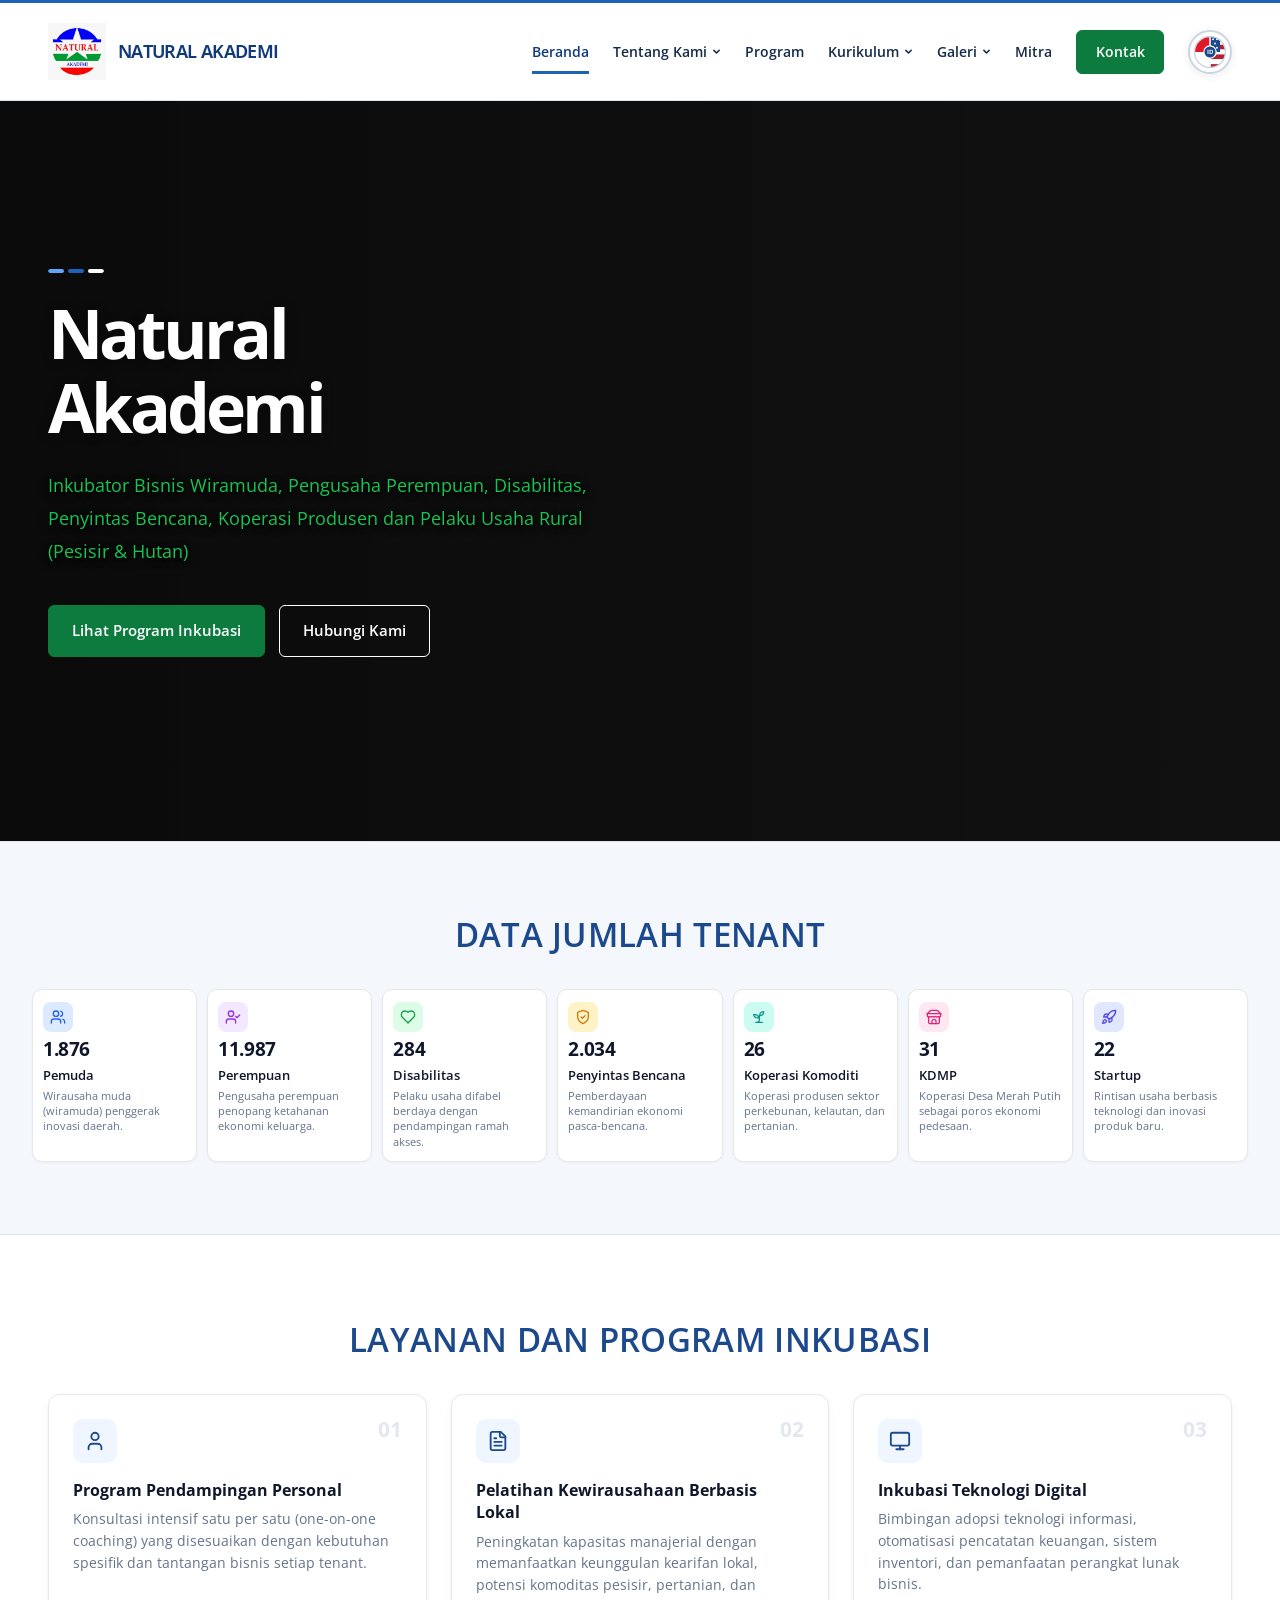
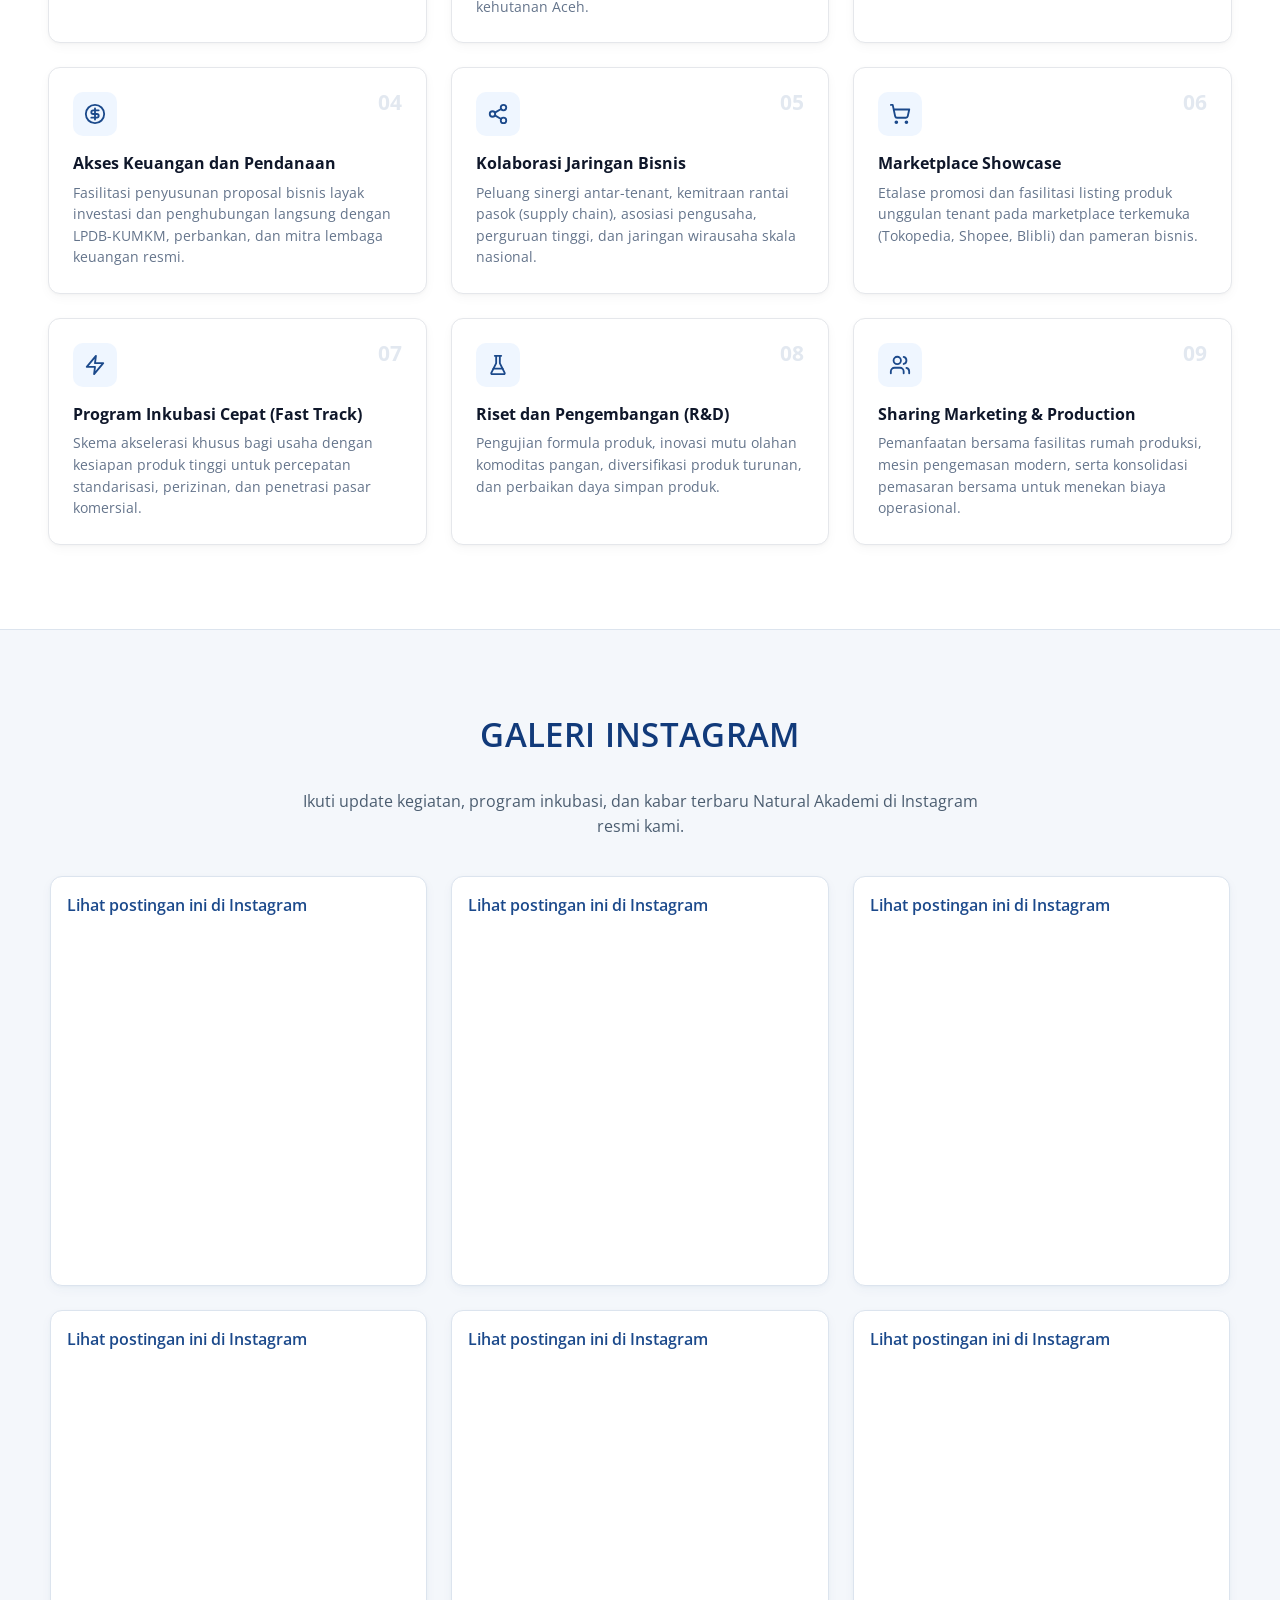
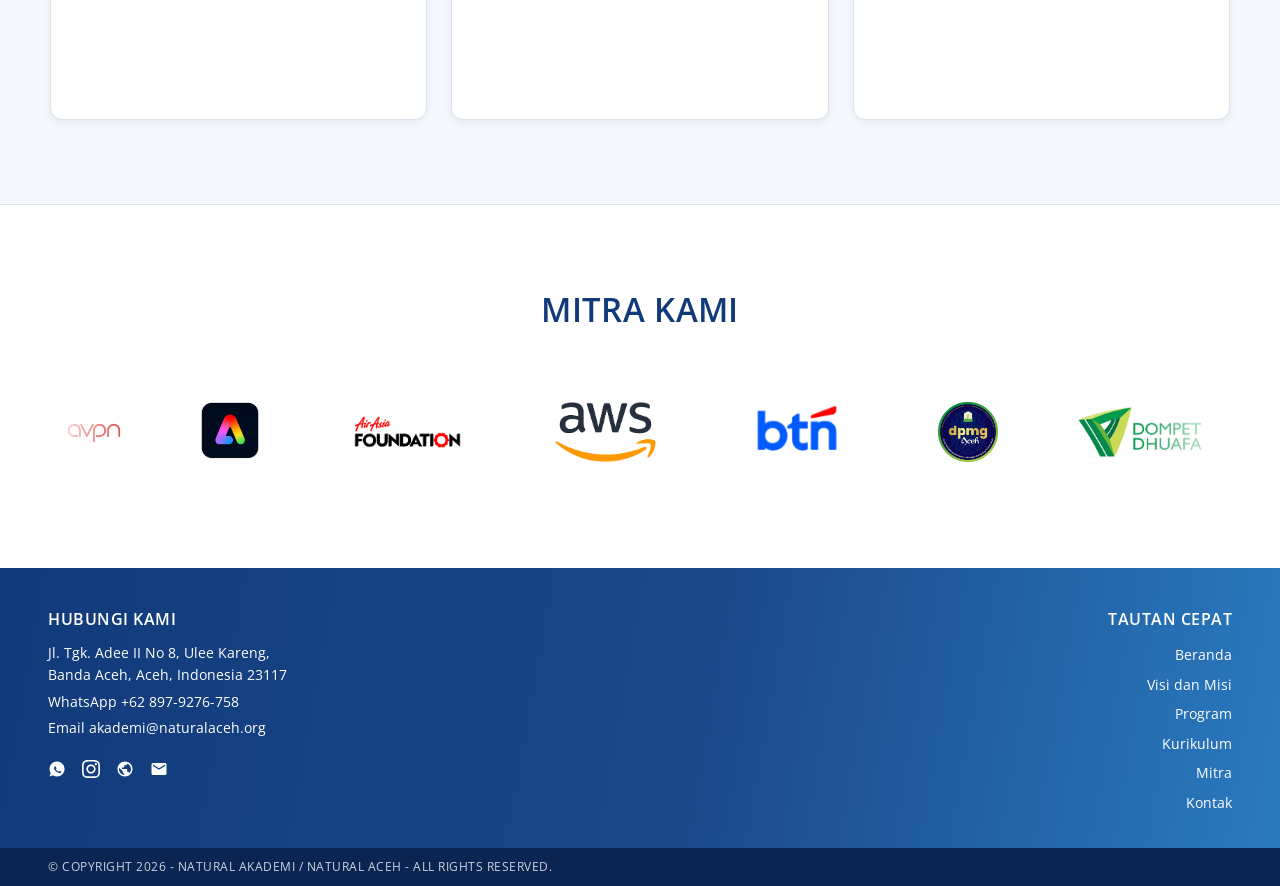
==== index.html @ 36290d88 "Add files via upload" ====
<!doctype html>
<html lang="id">
  <head>
    <meta charset="utf-8">
    <meta name="viewport" content="width=device-width, initial-scale=1">
    <meta name="theme-color" content="#1B498B">
    <meta name="description" content="Natural Akademi — Inkubator Bisnis Wiramuda, Pengusaha Perempuan, Disabilitas, Penyintas Bencana, Koperasi Produsen dan Pelaku Usaha Rural (Pesisir & Hutan)">
    <title>Natural Akademi | Inkubator Bisnis</title>
    <link rel="icon" type="image/jpeg" href="Informasi%20mengenai%20natural%20akademi/Natural%20akademi%20logo%201.jpeg">
    <link rel="stylesheet" href="styles.css">
    <script src="script.js" defer></script>
  </head>
  <body>
    <a class="skip-link" href="#beranda">Lewati navigasi</a>

    <header class="site-header">
      <div class="container header-inner">
        <a class="brand" href="#beranda" aria-label="Natural Akademi — Beranda">
          <img src="Informasi%20mengenai%20natural%20akademi/Natural%20akademi%20logo%201.jpeg" width="1600" height="1596" alt="Logo Natural Akademi">
          <span>NATURAL <strong>AKADEMI</strong></span>
        </a>

        <nav id="primary-navigation" class="navigation" aria-label="Navigasi utama">
          <ul>
            <li><a href="#beranda" aria-current="location">Beranda</a></li>
            <li class="nav-dropdown">
              <button
                class="dropdown-trigger"
                type="button"
                aria-expanded="false"
                aria-controls="dropdown-about"
                aria-haspopup="true"
              >
                <span>Tentang Kami</span>
                <svg class="dropdown-chevron" width="9" height="9" viewBox="0 0 12 12" aria-hidden="true" focusable="false">
                  <path d="M2.5 4.5L6 8L9.5 4.5" fill="none" stroke="currentColor" stroke-width="2" stroke-linecap="round" stroke-linejoin="round"/>
                </svg>
              </button>
              <ul id="dropdown-about" class="dropdown-menu">
                <li><a href="visi-misi.html">Visi dan Misi</a></li>
                <li><a href="tujuan-utama.html">Tujuan Utama</a></li>
                <li><a href="struktur-pengelola.html">Struktur Pengelola</a></li>
              </ul>
            </li>
            <li><a href="#program">Program</a></li>
            <li class="nav-dropdown">
              <button
                class="dropdown-trigger"
                type="button"
                aria-expanded="false"
                aria-controls="dropdown-curriculum"
                aria-haspopup="true"
              >
                <span>Kurikulum</span>
                <svg class="dropdown-chevron" width="9" height="9" viewBox="0 0 12 12" aria-hidden="true" focusable="false">
                  <path d="M2.5 4.5L6 8L9.5 4.5" fill="none" stroke="currentColor" stroke-width="2" stroke-linecap="round" stroke-linejoin="round"/>
                </svg>
              </button>
              <ul id="dropdown-curriculum" class="dropdown-menu">
                <li><a href="kurikulum-inkubasi-umkm.html">Kurikulum Inkubasi UMKM</a></li>
                <li><a href="strategi-inkubasi-koperasi.html">Strategi Inkubasi Koperasi</a></li>
              </ul>
            </li>
            <li class="nav-dropdown">
              <button
                class="dropdown-trigger"
                type="button"
                aria-expanded="false"
                aria-controls="dropdown-gallery"
                aria-haspopup="true"
              >
                <span>Galeri</span>
                <svg class="dropdown-chevron" width="9" height="9" viewBox="0 0 12 12" aria-hidden="true" focusable="false">
                  <path d="M2.5 4.5L6 8L9.5 4.5" fill="none" stroke="currentColor" stroke-width="2" stroke-linecap="round" stroke-linejoin="round"/>
                </svg>
              </button>
              <ul id="dropdown-gallery" class="dropdown-menu">
                <li><a href="#galeri-instagram">Galeri Instagram</a></li>
                <li><a href="galeri-photo.html">Galeri Photo</a></li>
              </ul>
            </li>
            <li><a href="#mitra">Mitra</a></li>
            <!-- Restore Alur Inkubasi and Fasilitas when their sections are available. -->
            <li><a class="nav-contact" href="#kontak">Kontak</a></li>
          </ul>
        </nav>

        <div class="header-actions">
          <button
            type="button"
            class="lang-toggle-btn"
            id="lang-toggle"
            aria-label="Terjemahkan ke Bahasa Inggris / Translate to English"
            title="Terjemahkan ke Bahasa Inggris (Translate to English)"
            aria-pressed="false"
          >
            <span class="lang-flag-circle">
              <svg class="lang-flag-svg" width="34" height="34" viewBox="0 0 44 44" aria-hidden="true" focusable="false">
                <defs>
                  <clipPath id="lang-circle-clip">
                    <circle cx="22" cy="22" r="20" />
                  </clipPath>
                  <clipPath id="lang-left-half">
                    <rect x="0" y="0" width="22" height="44" />
                  </clipPath>
                  <clipPath id="lang-right-half">
                    <rect x="22" y="0" width="22" height="44" />
                  </clipPath>
                </defs>
                <g clip-path="url(#lang-circle-clip)">
                  <!-- Bendera Indonesia (Sisi Kiri) -->
                  <g clip-path="url(#lang-left-half)">
                    <rect x="0" y="0" width="22" height="22" fill="#E11927" />
                    <rect x="0" y="22" width="22" height="22" fill="#FFFFFF" />
                  </g>
                  <!-- Bendera Amerika (Sisi Kanan) -->
                  <g clip-path="url(#lang-right-half)">
                    <rect x="22" y="0" width="22" height="6.28" fill="#B22234" />
                    <rect x="22" y="6.28" width="22" height="6.28" fill="#FFFFFF" />
                    <rect x="22" y="12.56" width="22" height="6.28" fill="#B22234" />
                    <rect x="22" y="18.84" width="22" height="6.28" fill="#FFFFFF" />
                    <rect x="22" y="25.12" width="22" height="6.28" fill="#B22234" />
                    <rect x="22" y="31.4" width="22" height="6.28" fill="#FFFFFF" />
                    <rect x="22" y="37.68" width="22" height="6.32" fill="#B22234" />
                    <rect x="22" y="0" width="13" height="22" fill="#1B498B" />
                    <circle cx="26" cy="5.5" r="1.2" fill="#FFFFFF" />
                    <circle cx="31" cy="5.5" r="1.2" fill="#FFFFFF" />
                    <circle cx="28.5" cy="11" r="1.2" fill="#FFFFFF" />
                    <circle cx="26" cy="16.5" r="1.2" fill="#FFFFFF" />
                    <circle cx="31" cy="16.5" r="1.2" fill="#FFFFFF" />
                  </g>
                  <line x1="22" y1="0" x2="22" y2="44" stroke="#FFFFFF" stroke-width="2" />
                </g>
                <circle cx="22" cy="22" r="20" stroke="#CBD5E1" stroke-width="1.8" fill="none" />
                <circle class="lang-badge-circle" cx="22" cy="22" r="8" fill="#1B498B" stroke="#FFFFFF" stroke-width="1.6" />
                <text class="lang-badge-text" x="22" y="22.5" text-anchor="middle" dominant-baseline="central" fill="#FFFFFF" font-family="'Open Sans', -apple-system, sans-serif" font-size="7.5" font-weight="700">ID</text>
              </svg>
            </span>
          </button>

          <button class="menu-toggle" type="button" aria-controls="primary-navigation" aria-expanded="false" hidden>
            <span class="menu-icon" aria-hidden="true"><span></span><span></span><span></span></span>
            <span class="visually-hidden menu-label">Buka menu navigasi</span>
          </button>
        </div>
      </div>
    </header>

    <main>
      <section class="hero" id="beranda" aria-labelledby="hero-title" tabindex="-1">
        <video class="hero-video" id="hero-video" loop playsinline preload="metadata" aria-hidden="true" tabindex="-1">
          <source src="Pasar%20Laut%20Aceh.mp4" type="video/mp4">
        </video>
        <div class="container hero-inner">
          <div class="hero-content">
            <div class="brand-rule" aria-hidden="true"><span></span><span></span><span></span></div>
            <h1 id="hero-title">Natural <span>Akademi</span></h1>
            <p class="hero-tagline">Inkubator Bisnis Wiramuda, Pengusaha Perempuan, Disabilitas, Penyintas Bencana, Koperasi Produsen dan Pelaku Usaha Rural (Pesisir &amp; Hutan)</p>
            <div class="hero-actions">
              <a class="button button-primary" href="#program">Lihat Program Inkubasi</a>
              <a class="button button-secondary" href="#kontak">Hubungi Kami</a>
            </div>
          </div>
        </div>
      </section>
      <section class="tenant-section" id="tenant" aria-labelledby="tenant-title">
        <div class="container tenant-container">
          <h2 class="tenant-title" id="tenant-title">DATA JUMLAH TENANT</h2>
          <dl class="tenant-grid">
            <div class="tenant-card">
              <dd class="tenant-number">
                <span class="tenant-icon tenant-icon--blue" aria-hidden="true">
                  <svg viewBox="0 0 24 24" fill="none" stroke="currentColor" stroke-width="2" stroke-linecap="round" stroke-linejoin="round"><path d="M16 21v-2a4 4 0 0 0-4-4H6a4 4 0 0 0-4 4v2"/><circle cx="9" cy="7" r="4"/><path d="M22 21v-2a4 4 0 0 0-3-3.87"/><path d="M16 3.13a4 4 0 0 1 0 7.75"/></svg>
                </span>
                <span>1.876</span>
              </dd>
              <dt class="tenant-label">Pemuda</dt>
              <dd class="tenant-desc">Wirausaha muda (wiramuda) penggerak inovasi daerah.</dd>
            </div>
            <div class="tenant-card">
              <dd class="tenant-number">
                <span class="tenant-icon tenant-icon--purple" aria-hidden="true">
                  <svg viewBox="0 0 24 24" fill="none" stroke="currentColor" stroke-width="2" stroke-linecap="round" stroke-linejoin="round"><path d="M16 21v-2a4 4 0 0 0-4-4H6a4 4 0 0 0-4 4v2"/><circle cx="9" cy="7" r="4"/><polyline points="16 11 18 13 22 9"/></svg>
                </span>
                <span>11.987</span>
              </dd>
              <dt class="tenant-label">Perempuan</dt>
              <dd class="tenant-desc">Pengusaha perempuan penopang ketahanan ekonomi keluarga.</dd>
            </div>
            <div class="tenant-card">
              <dd class="tenant-number">
                <span class="tenant-icon tenant-icon--green" aria-hidden="true">
                  <svg viewBox="0 0 24 24" fill="none" stroke="currentColor" stroke-width="2" stroke-linecap="round" stroke-linejoin="round"><path d="M19 14c1.49-1.46 3-3.21 3-5.5A5.5 5.5 0 0 0 16.5 3c-1.76 0-3 .5-4.5 2-1.5-1.5-2.74-2-4.5-2A5.5 5.5 0 0 0 2 8.5c0 2.3 1.5 4.05 3 5.5l7 7Z"/></svg>
                </span>
                <span>284</span>
              </dd>
              <dt class="tenant-label">Disabilitas</dt>
              <dd class="tenant-desc">Pelaku usaha difabel berdaya dengan pendampingan ramah akses.</dd>
            </div>
            <div class="tenant-card">
              <dd class="tenant-number">
                <span class="tenant-icon tenant-icon--amber" aria-hidden="true">
                  <svg viewBox="0 0 24 24" fill="none" stroke="currentColor" stroke-width="2" stroke-linecap="round" stroke-linejoin="round"><path d="M12 22s8-4 8-10V5l-8-3-8 3v7c0 6 8 10 8 10"/><path d="m9 12 2 2 4-4"/></svg>
                </span>
                <span>2.034</span>
              </dd>
              <dt class="tenant-label">Penyintas Bencana</dt>
              <dd class="tenant-desc">Pemberdayaan kemandirian ekonomi pasca-bencana.</dd>
            </div>
            <div class="tenant-card">
              <dd class="tenant-number">
                <span class="tenant-icon tenant-icon--teal" aria-hidden="true">
                  <svg viewBox="0 0 24 24" fill="none" stroke="currentColor" stroke-width="2" stroke-linecap="round" stroke-linejoin="round"><path d="M7 20h10"/><path d="M10 20c5.5-2.5.8-6.4 3-10"/><path d="M9.5 9.4c1.1.8 1.8 2.2 2.3 3.7-2 .4-3.5.4-4.8-.3-1.2-.6-2.3-1.9-3-4.2 2.8-.5 4.4 0 5.5.8z"/><path d="M14.1 6a7 7 0 0 0-1.1 4c1.9-.1 3.3-.6 4.3-1.4 1-1 1.6-2.3 1.7-4.6-2.7.1-4 1-4.9 2z"/></svg>
                </span>
                <span>26</span>
              </dd>
              <dt class="tenant-label">Koperasi Komoditi</dt>
              <dd class="tenant-desc">Koperasi produsen sektor perkebunan, kelautan, dan pertanian.</dd>
            </div>
            <div class="tenant-card">
              <dd class="tenant-number">
                <span class="tenant-icon tenant-icon--pink" aria-hidden="true">
                  <svg viewBox="0 0 24 24" fill="none" stroke="currentColor" stroke-width="2" stroke-linecap="round" stroke-linejoin="round"><path d="m2 7 4.41-4.41A2 2 0 0 1 7.83 2h8.34a2 2 0 0 1 1.42.59L22 7"/><path d="M4 12v8a2 2 0 0 0 2 2h12a2 2 0 0 0 2-2v-8"/><path d="M15 22v-4a2 2 0 0 0-2-2h-2a2 2 0 0 0-2 2v4"/><path d="M2 7h20"/><path d="M22 7v3a2 2 0 0 1-2 2v0a2.7 2.7 0 0 1-1.59-.63.7.7 0 0 0-.82 0A2.7 2.7 0 0 1 16 12a2.7 2.7 0 0 1-1.59-.63.7.7 0 0 0-.82 0A2.7 2.7 0 0 1 12 12a2.7 2.7 0 0 1-1.59-.63.7.7 0 0 0-.82 0A2.7 2.7 0 0 1 8 12a2.7 2.7 0 0 1-1.59-.63.7.7 0 0 0-.82 0A2.7 2.7 0 0 1 4 12v0a2 2 0 0 1-2-2V7"/></svg>
                </span>
                <span>31</span>
              </dd>
              <dt class="tenant-label">KDMP</dt>
              <dd class="tenant-desc">Koperasi Desa Merah Putih sebagai poros ekonomi pedesaan.</dd>
            </div>
            <div class="tenant-card">
              <dd class="tenant-number">
                <span class="tenant-icon tenant-icon--indigo" aria-hidden="true">
                  <svg viewBox="0 0 24 24" fill="none" stroke="currentColor" stroke-width="2" stroke-linecap="round" stroke-linejoin="round"><path d="M4.5 16.5c-1.5 1.26-2 5-2 5s3.74-.5 5-2c.71-.84.7-2.13-.09-2.91a2.18 2.18 0 0 0-2.91-.09z"/><path d="m12 15-3-3a22 22 0 0 1 2-3.95A12.88 12.88 0 0 1 22 2c0 2.72-.78 7.5-6 11a22.35 22.35 0 0 1-4 2z"/><path d="M9 12H4s.55-3.03 2-4c1.62-1.08 5 0 5 0"/><path d="M12 15v5s3.03-.55 4-2c1.08-1.62 0-5 0-5"/></svg>
                </span>
                <span>22</span>
              </dd>
              <dt class="tenant-label">Startup</dt>
              <dd class="tenant-desc">Rintisan usaha berbasis teknologi dan inovasi produk baru.</dd>
            </div>
          </dl>
        </div>
      </section>
      <section class="program-section" id="program" aria-labelledby="program-title">
        <div class="container">
          <h2 class="program-title" id="program-title">LAYANAN DAN PROGRAM INKUBASI</h2>
          <ol class="program-grid" role="list">
            <li class="program-card">
              <div class="program-card-header">
                <span class="program-icon" aria-hidden="true">
                  <svg viewBox="0 0 24 24" fill="none" stroke="currentColor" stroke-width="2" stroke-linecap="round" stroke-linejoin="round"><path d="M19 21v-2a4 4 0 0 0-4-4H9a4 4 0 0 0-4 4v2"/><circle cx="12" cy="7" r="4"/></svg>
                </span>
                <span class="program-number" aria-hidden="true">01</span>
              </div>
              <h3 class="program-card-title">Program Pendampingan Personal</h3>
              <p class="program-card-desc">Konsultasi intensif satu per satu (one-on-one coaching) yang disesuaikan dengan kebutuhan spesifik dan tantangan bisnis setiap tenant.</p>
            </li>
            <li class="program-card">
              <div class="program-card-header">
                <span class="program-icon" aria-hidden="true">
                  <svg viewBox="0 0 24 24" fill="none" stroke="currentColor" stroke-width="2" stroke-linecap="round" stroke-linejoin="round"><path d="M15 2H6a2 2 0 0 0-2 2v16a2 2 0 0 0 2 2h12a2 2 0 0 0 2-2V7Z"/><path d="M14 2v4a2 2 0 0 0 2 2h4"/><path d="M10 9H8"/><path d="M16 13H8"/><path d="M16 17H8"/></svg>
                </span>
                <span class="program-number" aria-hidden="true">02</span>
              </div>
              <h3 class="program-card-title">Pelatihan Kewirausahaan Berbasis Lokal</h3>
              <p class="program-card-desc">Peningkatan kapasitas manajerial dengan memanfaatkan keunggulan kearifan lokal, potensi komoditas pesisir, pertanian, dan kehutanan Aceh.</p>
            </li>
            <li class="program-card">
              <div class="program-card-header">
                <span class="program-icon" aria-hidden="true">
                  <svg viewBox="0 0 24 24" fill="none" stroke="currentColor" stroke-width="2" stroke-linecap="round" stroke-linejoin="round"><rect width="20" height="14" x="2" y="3" rx="2"/><line x1="8" x2="16" y1="21" y2="21"/><line x1="12" x2="12" y1="17" y2="21"/></svg>
                </span>
                <span class="program-number" aria-hidden="true">03</span>
              </div>
              <h3 class="program-card-title">Inkubasi Teknologi Digital</h3>
              <p class="program-card-desc">Bimbingan adopsi teknologi informasi, otomatisasi pencatatan keuangan, sistem inventori, dan pemanfaatan perangkat lunak bisnis.</p>
            </li>
            <li class="program-card">
              <div class="program-card-header">
                <span class="program-icon" aria-hidden="true">
                  <svg viewBox="0 0 24 24" fill="none" stroke="currentColor" stroke-width="2" stroke-linecap="round" stroke-linejoin="round"><circle cx="12" cy="12" r="10"/><path d="M16 8h-6a2 2 0 1 0 0 4h4a2 2 0 1 1 0 4H8"/><path d="M12 18V6"/></svg>
                </span>
                <span class="program-number" aria-hidden="true">04</span>
              </div>
              <h3 class="program-card-title">Akses Keuangan dan Pendanaan</h3>
              <p class="program-card-desc">Fasilitasi penyusunan proposal bisnis layak investasi dan penghubungan langsung dengan LPDB-KUMKM, perbankan, dan mitra lembaga keuangan resmi.</p>
            </li>
            <li class="program-card">
              <div class="program-card-header">
                <span class="program-icon" aria-hidden="true">
                  <svg viewBox="0 0 24 24" fill="none" stroke="currentColor" stroke-width="2" stroke-linecap="round" stroke-linejoin="round"><circle cx="18" cy="5" r="3"/><circle cx="6" cy="12" r="3"/><circle cx="18" cy="19" r="3"/><line x1="8.59" x2="15.42" y1="13.51" y2="17.49"/><line x1="15.41" x2="8.59" y1="6.51" y2="10.49"/></svg>
                </span>
                <span class="program-number" aria-hidden="true">05</span>
              </div>
              <h3 class="program-card-title">Kolaborasi Jaringan Bisnis</h3>
              <p class="program-card-desc">Peluang sinergi antar-tenant, kemitraan rantai pasok (supply chain), asosiasi pengusaha, perguruan tinggi, dan jaringan wirausaha skala nasional.</p>
            </li>
            <li class="program-card">
              <div class="program-card-header">
                <span class="program-icon" aria-hidden="true">
                  <svg viewBox="0 0 24 24" fill="none" stroke="currentColor" stroke-width="2" stroke-linecap="round" stroke-linejoin="round"><circle cx="8" cy="21" r="1"/><circle cx="19" cy="21" r="1"/><path d="M2.05 2.05h2l2.66 12.42a2 2 0 0 0 2 1.58h9.78a2 2 0 0 0 1.95-1.57l1.65-7.43H5.12"/></svg>
                </span>
                <span class="program-number" aria-hidden="true">06</span>
              </div>
              <h3 class="program-card-title">Marketplace Showcase</h3>
              <p class="program-card-desc">Etalase promosi dan fasilitasi listing produk unggulan tenant pada marketplace terkemuka (Tokopedia, Shopee, Blibli) dan pameran bisnis.</p>
            </li>
            <li class="program-card">
              <div class="program-card-header">
                <span class="program-icon" aria-hidden="true">
                  <svg viewBox="0 0 24 24" fill="none" stroke="currentColor" stroke-width="2" stroke-linecap="round" stroke-linejoin="round"><polygon points="13 2 3 14 12 14 11 22 21 10 12 10 13 2"/></svg>
                </span>
                <span class="program-number" aria-hidden="true">07</span>
              </div>
              <h3 class="program-card-title">Program Inkubasi Cepat (Fast Track)</h3>
              <p class="program-card-desc">Skema akselerasi khusus bagi usaha dengan kesiapan produk tinggi untuk percepatan standarisasi, perizinan, dan penetrasi pasar komersial.</p>
            </li>
            <li class="program-card">
              <div class="program-card-header">
                <span class="program-icon" aria-hidden="true">
                  <svg viewBox="0 0 24 24" fill="none" stroke="currentColor" stroke-width="2" stroke-linecap="round" stroke-linejoin="round"><path d="M10 2v7.527a2 2 0 0 1-.211.896L4.72 20.55a1 1 0 0 0 .9 1.45h12.76a1 1 0 0 0 .9-1.45l-5.069-10.127A2 2 0 0 1 14 9.527V2"/><path d="M8.5 2h7"/><path d="M7 16h10"/></svg>
                </span>
                <span class="program-number" aria-hidden="true">08</span>
              </div>
              <h3 class="program-card-title">Riset dan Pengembangan (R&amp;D)</h3>
              <p class="program-card-desc">Pengujian formula produk, inovasi mutu olahan komoditas pangan, diversifikasi produk turunan, dan perbaikan daya simpan produk.</p>
            </li>
            <li class="program-card">
              <div class="program-card-header">
                <span class="program-icon" aria-hidden="true">
                  <svg viewBox="0 0 24 24" fill="none" stroke="currentColor" stroke-width="2" stroke-linecap="round" stroke-linejoin="round"><path d="M16 21v-2a4 4 0 0 0-4-4H6a4 4 0 0 0-4 4v2"/><circle cx="9" cy="7" r="4"/><path d="M22 21v-2a4 4 0 0 0-3-3.87"/><path d="M16 3.13a4 4 0 0 1 0 7.75"/></svg>
                </span>
                <span class="program-number" aria-hidden="true">09</span>
              </div>
              <h3 class="program-card-title">Sharing Marketing &amp; Production</h3>
              <p class="program-card-desc">Pemanfaatan bersama fasilitas rumah produksi, mesin pengemasan modern, serta konsolidasi pemasaran bersama untuk menekan biaya operasional.</p>
            </li>
          </ol>
        </div>
      </section>

      <!-- Section Galeri Instagram (Sebelum Mitra) -->
      <section class="gallery-ig-section" id="galeri-instagram" aria-labelledby="gallery-ig-title">
        <div class="container">
          <div class="gallery-ig-inner">
            <h2 class="visi-misi-title" id="gallery-ig-title">GALERI INSTAGRAM</h2>
            <p class="gallery-ig-subtitle">Ikuti update kegiatan, program inkubasi, dan kabar terbaru Natural Akademi di Instagram resmi kami.</p>

            <ul class="gallery-ig-grid" aria-label="Daftar Postingan Instagram Natural Aceh">
              <li class="gallery-ig-card">
                <div class="ig-card-wrapper">
                  <blockquote class="instagram-media" data-instgrm-permalink="https://www.instagram.com/p/DgE9Px3xVOS/" data-instgrm-version="14">
                    <div style="padding:16px;">
                      <a href="https://www.instagram.com/p/DgE9Px3xVOS/" target="_blank" rel="noopener noreferrer" style="color:#1B498B; text-decoration:none; font-weight:600;">
                        Lihat postingan ini di Instagram
                      </a>
                    </div>
                  </blockquote>
                </div>
              </li>
              <li class="gallery-ig-card">
                <div class="ig-card-wrapper">
                  <blockquote class="instagram-media" data-instgrm-permalink="https://www.instagram.com/p/DgE9G06Rac5/" data-instgrm-version="14">
                    <div style="padding:16px;">
                      <a href="https://www.instagram.com/p/DgE9G06Rac5/" target="_blank" rel="noopener noreferrer" style="color:#1B498B; text-decoration:none; font-weight:600;">
                        Lihat postingan ini di Instagram
                      </a>
                    </div>
                  </blockquote>
                </div>
              </li>
              <li class="gallery-ig-card">
                <div class="ig-card-wrapper">
                  <blockquote class="instagram-media" data-instgrm-permalink="https://www.instagram.com/p/DfWUd2Ekw_3/" data-instgrm-version="14">
                    <div style="padding:16px;">
                      <a href="https://www.instagram.com/p/DfWUd2Ekw_3/" target="_blank" rel="noopener noreferrer" style="color:#1B498B; text-decoration:none; font-weight:600;">
                        Lihat postingan ini di Instagram
                      </a>
                    </div>
                  </blockquote>
                </div>
              </li>
              <li class="gallery-ig-card">
                <div class="ig-card-wrapper">
                  <blockquote class="instagram-media" data-instgrm-permalink="https://www.instagram.com/p/DfWUaR1E4mA/" data-instgrm-version="14">
                    <div style="padding:16px;">
                      <a href="https://www.instagram.com/p/DfWUaR1E4mA/" target="_blank" rel="noopener noreferrer" style="color:#1B498B; text-decoration:none; font-weight:600;">
                        Lihat postingan ini di Instagram
                      </a>
                    </div>
                  </blockquote>
                </div>
              </li>
              <li class="gallery-ig-card">
                <div class="ig-card-wrapper">
                  <blockquote class="instagram-media" data-instgrm-permalink="https://www.instagram.com/p/DfWUVsvkxzE/" data-instgrm-version="14">
                    <div style="padding:16px;">
                      <a href="https://www.instagram.com/p/DfWUVsvkxzE/" target="_blank" rel="noopener noreferrer" style="color:#1B498B; text-decoration:none; font-weight:600;">
                        Lihat postingan ini di Instagram
                      </a>
                    </div>
                  </blockquote>
                </div>
              </li>
              <li class="gallery-ig-card">
                <div class="ig-card-wrapper">
                  <blockquote class="instagram-media" data-instgrm-permalink="https://www.instagram.com/p/DfWUQfgE_N0/" data-instgrm-version="14">
                    <div style="padding:16px;">
                      <a href="https://www.instagram.com/p/DfWUQfgE_N0/" target="_blank" rel="noopener noreferrer" style="color:#1B498B; text-decoration:none; font-weight:600;">
                        Lihat postingan ini di Instagram
                      </a>
                    </div>
                  </blockquote>
                </div>
              </li>
            </ul>
          </div>
        </div>
        <script async src="https://www.instagram.com/embed.js"></script>
      </section>

      <!-- Section Mitra (Sebelum Kontak) -->
      <section class="partner-home-section" id="mitra" aria-labelledby="partner-title">
        <div class="container">
          <div class="partner-section">
            <h2 class="visi-misi-title" id="partner-title">MITRA KAMI</h2>

            <div class="partner-marquee">
              <div class="partner-marquee-track">
                <ul class="partner-marquee-list" aria-label="Daftar Logo Mitra Natural Akademi">
                  <li class="partner-marquee-item">
                    <img src="Mitra/AVPN%20logo.jpg" alt="Logo AVPN">
                  </li>
                  <li class="partner-marquee-item">
                    <img src="Mitra/Adobe%20Express%20logo.jpg" alt="Logo Adobe Express">
                  </li>
                  <li class="partner-marquee-item">
                    <img src="Mitra/Airasia%20Foundation%20logo.png" alt="Logo AirAsia Foundation">
                  </li>
                  <li class="partner-marquee-item">
                    <img src="Mitra/Amazone%20Web%20Service%20logo.png" alt="Logo Amazon Web Services">
                  </li>
                  <li class="partner-marquee-item">
                    <img src="Mitra/Bank%20BTN%20Logo.png" alt="Logo Bank BTN">
                  </li>
                  <li class="partner-marquee-item">
                    <img src="Mitra/DPMG%20Aceh%20logo.jpg" alt="Logo DPMG Aceh">
                  </li>
                  <li class="partner-marquee-item">
                    <img src="Mitra/Dompet%20Dhuafa%20logo.jpg" alt="Logo Dompet Dhuafa">
                  </li>
                  <li class="partner-marquee-item">
                    <img src="Mitra/GS1%20logo.png" alt="Logo GS1">
                  </li>
                  <li class="partner-marquee-item">
                    <img src="Mitra/Global%20center%20of%20adaption%20logo.png" alt="Logo Global Center on Adaptation">
                  </li>
                  <li class="partner-marquee-item">
                    <img src="Mitra/Honnold%20foundation%20logo.png" alt="Logo Honnold Foundation">
                  </li>
                  <li class="partner-marquee-item">
                    <img src="Mitra/kedutaan%20australia%20logo.jpeg" alt="Logo Kedutaan Australia">
                  </li>
                  <li class="partner-marquee-item">
                    <img src="Mitra/Kemenkop%20Logo.png" alt="Logo Kementerian Koperasi dan UKM">
                  </li>
                  <li class="partner-marquee-item">
                    <img src="Mitra/Kemenpora%20Logo.png" alt="Logo Kementerian Pemuda dan Olahraga">
                  </li>
                  <li class="partner-marquee-item">
                    <img src="Mitra/Kemenristekdikti%20logo.png" alt="Logo Kemenristekdikti">
                  </li>
                  <li class="partner-marquee-item">
                    <img src="Mitra/Kementerian%20Agama%20logo.png" alt="Logo Kementerian Agama">
                  </li>
                  <li class="partner-marquee-item">
                    <img src="Mitra/Kementerian%20Ketenagakerjaan%20Kemnaker%20Logo.png" alt="Logo Kementerian Ketenagakerjaan">
                  </li>
                  <li class="partner-marquee-item">
                    <img src="Mitra/LPDB%20Koperasi%20logo.jpg" alt="Logo LPDB Koperasi">
                  </li>
                  <li class="partner-marquee-item">
                    <img src="Mitra/Paris%20peace%20Forum%20logo.png" alt="Logo Paris Peace Forum">
                  </li>
                  <li class="partner-marquee-item">
                    <img src="Mitra/Pegadaian%20Syariah%20logo.png" alt="Logo Pegadaian Syariah">
                  </li>
                  <li class="partner-marquee-item">
                    <img src="Mitra/Pemerintah%20aceh%20logo.png" alt="Logo Pemerintah Aceh">
                  </li>
                  <li class="partner-marquee-item">
                    <img src="Mitra/Pemkab%20Aceh%20Tengah%20logo.png" alt="Logo Pemkab Aceh Tengah">
                  </li>
                  <li class="partner-marquee-item">
                    <img src="Mitra/Pemkab%20aceh%20barat%20logo.jpg" alt="Logo Pemkab Aceh Barat">
                  </li>
                  <li class="partner-marquee-item">
                    <img src="Mitra/Pemko%20banda%20aceh%20logo.png" alt="Logo Pemko Banda Aceh">
                  </li>
                  <li class="partner-marquee-item">
                    <img src="Mitra/pln%20peduli%20logo.png" alt="Logo PLN Peduli">
                  </li>
                  <li class="partner-marquee-item">
                    <img src="Mitra/RRI%20logo.png" alt="Logo RRI">
                  </li>
                  <li class="partner-marquee-item">
                    <img src="Mitra/UMKM%20Logo.png" alt="Logo UMKM">
                  </li>
                  <li class="partner-marquee-item">
                    <img src="Mitra/Univ%20Abulyatama%20logo.jpg" alt="Logo Universitas Abulyatama">
                  </li>
                  <li class="partner-marquee-item">
                    <img src="Mitra/Universitas%20Syiah%20Kuala%20(USK)%20Logo.png" alt="Logo Universitas Syiah Kuala (USK)">
                  </li>
                  <li class="partner-marquee-item">
                    <img src="Mitra/Universitas%20Teuku%20Umar%20(UTU)%20logo.png" alt="Logo Universitas Teuku Umar (UTU)">
                  </li>
                  <li class="partner-marquee-item">
                    <img src="Mitra/WCS%20logo.png" alt="Logo WCS">
                  </li>
                  <li class="partner-marquee-item">
                    <img src="Mitra/PF%20muda%20logo.jpeg" alt="Pertamina Foundation">
                  </li>
                  <li class="partner-marquee-item">
                    <img src="Mitra/bisa%20logo.jpeg" alt="BISA">
                  </li>
                </ul>

                <ul class="partner-marquee-list" aria-hidden="true">
                  <li class="partner-marquee-item">
                    <img src="Mitra/AVPN%20logo.jpg" alt="">
                  </li>
                  <li class="partner-marquee-item">
                    <img src="Mitra/Adobe%20Express%20logo.jpg" alt="">
                  </li>
                  <li class="partner-marquee-item">
                    <img src="Mitra/Airasia%20Foundation%20logo.png" alt="">
                  </li>
                  <li class="partner-marquee-item">
                    <img src="Mitra/Amazone%20Web%20Service%20logo.png" alt="">
                  </li>
                  <li class="partner-marquee-item">
                    <img src="Mitra/Bank%20BTN%20Logo.png" alt="">
                  </li>
                  <li class="partner-marquee-item">
                    <img src="Mitra/DPMG%20Aceh%20logo.jpg" alt="">
                  </li>
                  <li class="partner-marquee-item">
                    <img src="Mitra/Dompet%20Dhuafa%20logo.jpg" alt="">
                  </li>
                  <li class="partner-marquee-item">
                    <img src="Mitra/GS1%20logo.png" alt="">
                  </li>
                  <li class="partner-marquee-item">
                    <img src="Mitra/Global%20center%20of%20adaption%20logo.png" alt="">
                  </li>
                  <li class="partner-marquee-item">
                    <img src="Mitra/Honnold%20foundation%20logo.png" alt="">
                  </li>
                  <li class="partner-marquee-item">
                    <img src="Mitra/kedutaan%20australia%20logo.jpeg" alt="">
                  </li>
                  <li class="partner-marquee-item">
                    <img src="Mitra/Kemenkop%20Logo.png" alt="">
                  </li>
                  <li class="partner-marquee-item">
                    <img src="Mitra/Kemenpora%20Logo.png" alt="">
                  </li>
                  <li class="partner-marquee-item">
                    <img src="Mitra/Kemenristekdikti%20logo.png" alt="">
                  </li>
                  <li class="partner-marquee-item">
                    <img src="Mitra/Kementerian%20Agama%20logo.png" alt="">
                  </li>
                  <li class="partner-marquee-item">
                    <img src="Mitra/Kementerian%20Ketenagakerjaan%20Kemnaker%20Logo.png" alt="">
                  </li>
                  <li class="partner-marquee-item">
                    <img src="Mitra/LPDB%20Koperasi%20logo.jpg" alt="">
                  </li>
                  <li class="partner-marquee-item">
                    <img src="Mitra/Paris%20peace%20Forum%20logo.png" alt="">
                  </li>
                  <li class="partner-marquee-item">
                    <img src="Mitra/Pegadaian%20Syariah%20logo.png" alt="">
                  </li>
                  <li class="partner-marquee-item">
                    <img src="Mitra/Pemerintah%20aceh%20logo.png" alt="">
                  </li>
                  <li class="partner-marquee-item">
                    <img src="Mitra/Pemkab%20Aceh%20Tengah%20logo.png" alt="">
                  </li>
                  <li class="partner-marquee-item">
                    <img src="Mitra/Pemkab%20aceh%20barat%20logo.jpg" alt="">
                  </li>
                  <li class="partner-marquee-item">
                    <img src="Mitra/Pemko%20banda%20aceh%20logo.png" alt="">
                  </li>
                  <li class="partner-marquee-item">
                    <img src="Mitra/pln%20peduli%20logo.png" alt="">
                  </li>
                  <li class="partner-marquee-item">
                    <img src="Mitra/RRI%20logo.png" alt="">
                  </li>
                  <li class="partner-marquee-item">
                    <img src="Mitra/UMKM%20Logo.png" alt="">
                  </li>
                  <li class="partner-marquee-item">
                    <img src="Mitra/Univ%20Abulyatama%20logo.jpg" alt="">
                  </li>
                  <li class="partner-marquee-item">
                    <img src="Mitra/Universitas%20Syiah%20Kuala%20(USK)%20Logo.png" alt="">
                  </li>
                  <li class="partner-marquee-item">
                    <img src="Mitra/Universitas%20Teuku%20Umar%20(UTU)%20logo.png" alt="">
                  </li>
                  <li class="partner-marquee-item">
                    <img src="Mitra/WCS%20logo.png" alt="">
                  </li>
                  <li class="partner-marquee-item">
                    <img src="Mitra/PF%20muda%20logo.jpeg" alt="">
                  </li>
                  <li class="partner-marquee-item">
                    <img src="Mitra/bisa%20logo.jpeg" alt="">
                  </li>
                </ul>
              </div>
            </div>
          </div>
        </div>
      </section>
    </main>
    <footer class="site-footer" id="kontak" aria-labelledby="contact-title" tabindex="-1">
      <div class="footer-main-area">
        <div class="container footer-container">
          
          <!-- Kolom Kiri: HUBUNGI KAMI -->
          <div class="footer-col-left">
            <h2 class="footer-col-title" id="contact-title">HUBUNGI KAMI</h2>
            
            <div class="footer-contact-info">
              <p class="footer-info-item">
                Jl. Tgk. Adee II No 8, Ulee Kareng,<br>Banda Aceh, Aceh, Indonesia 23117
              </p>
              <p class="footer-info-item">
                <a href="https://wa.me/628979276758" target="_blank" rel="noopener noreferrer">WhatsApp +62 897-9276-758</a>
              </p>
              <p class="footer-info-item">
                <a href="mailto:akademi@naturalaceh.org">Email akademi@naturalaceh.org</a>
              </p>
            </div>

            <!-- Ikon Media Sosial Horizontal (Putih polos tanpa kotak/lingkaran) -->
            <div class="footer-social-row" aria-label="Media Sosial dan Kontak Resmi">
              <a class="footer-social-icon" href="https://wa.me/628979276758" target="_blank" rel="noopener noreferrer" aria-label="WhatsApp Natural Akademi">
                <svg width="18" height="18" viewBox="0 0 24 24" fill="currentColor" aria-hidden="true">
                  <path d="M12.031 2C6.511 2 2.016 6.496 2.016 12.016c0 1.954.56 3.86 1.625 5.517L2 22.031l4.633-1.602a9.99 9.99 0 0 0 5.398 1.579c5.52 0 10.016-4.496 10.016-10.016 0-5.52-4.496-9.992-10.016-9.992zm5.727 14.156c-.242.68-1.22 1.305-1.695 1.383-.446.078-1.016.14-3.14-.742-2.313-.961-3.797-3.32-3.914-3.477-.117-.156-.938-1.25-.938-2.383 0-1.133.586-1.688.805-1.922.21-.234.468-.297.625-.297.156 0 .312 0 .445.008.149.008.352-.055.555.43.211.5.719 1.758.781 1.883.063.125.102.273.016.438-.078.164-.117.273-.234.414-.117.14-.242.32-.344.43-.117.117-.242.242-.102.476.14.242.625 1.031 1.344 1.672.922.82 1.703 1.078 1.945 1.195.242.117.383.102.523-.062.14-.164.602-.703.766-.945.164-.242.328-.203.547-.117.219.078 1.39.656 1.633.781.242.117.406.18.468.281.063.102.063.586-.18 1.266z"/>
                </svg>
              </a>
              <a class="footer-social-icon" href="https://www.instagram.com/naturalaceh/" target="_blank" rel="noopener noreferrer" aria-label="Instagram Natural Aceh">
                <svg width="18" height="18" viewBox="0 0 24 24" fill="currentColor" aria-hidden="true">
                  <path d="M12 2.163c3.204 0 3.584.012 4.85.07 3.252.148 4.771 1.691 4.919 4.919.058 1.265.069 1.645.069 4.849 0 3.205-.012 3.584-.069 4.849-.149 3.225-1.664 4.771-4.919 4.919-1.266.058-1.644.07-4.85.07-3.204 0-3.584-.012-4.849-.07-3.26-.149-4.771-1.699-4.919-4.92-.058-1.265-.07-1.644-.07-4.849 0-3.204.013-3.583.07-4.849.149-3.227 1.664-4.771 4.919-4.919 1.266-.057 1.645-.069 4.849-.069zm0-2.163c-3.259 0-3.667.014-4.947.072-4.358.2-6.78 2.618-6.98 6.98-.059 1.281-.073 1.689-.073 4.948 0 3.259.014 3.668.072 4.948.2 4.358 2.618 6.78 6.98 6.98 1.281.058 1.689.072 4.948.072 3.259 0 3.668-.014 4.948-.072 4.354-.2 6.782-2.618 6.979-6.98.059-1.28.073-1.689.073-4.948 0-3.259-.014-3.667-.072-4.947-.196-4.354-2.617-6.78-6.979-6.98-1.281-.059-1.69-.073-4.949-.073zm0 5.838c-3.403 0-6.162 2.759-6.162 6.162s2.759 6.163 6.162 6.163 6.162-2.759 6.162-6.163c0-3.403-2.759-6.162-6.162-6.162zm0 10.162c-2.209 0-4-1.79-4-4 0-2.209 1.791-4 4-4s4 1.791 4 4c0 2.21-1.791 4-4 4zm6.406-11.845c-.796 0-1.441.645-1.441 1.44s.645 1.44 1.441 1.44c.795 0 1.439-.645 1.439-1.44s-.644-1.44-1.439-1.44z"/>
                </svg>
              </a>
              <a class="footer-social-icon" href="https://naturalaceh.org/" target="_blank" rel="noopener noreferrer" aria-label="Website Resmi Natural Aceh">
                <svg width="18" height="18" viewBox="0 0 24 24" fill="currentColor" aria-hidden="true">
                  <path d="M12 2C6.48 2 2 6.48 2 12s4.48 10 10 10 10-4.48 10-10S17.52 2 12 2zm-1 17.93c-3.95-.49-7-3.85-7-7.93 0-.62.08-1.21.21-1.79L9 15v1c0 1.1.9 2 2 2v1.93zm6.9-2.54c-.26-.81-1-1.39-1.9-1.39h-1v-3c0-.55-.45-1-1-1H8v-2h2c.55 0 1-.45 1-1V7h2c1.1 0 2-.9 2-2v-.41c2.93 1.19 5 4.06 5 7.41 0 2.08-.8 3.97-2.1 5.39z"/>
                </svg>
              </a>
              <a class="footer-social-icon" href="mailto:akademi@naturalaceh.org" aria-label="Email Natural Akademi">
                <svg width="18" height="18" viewBox="0 0 24 24" fill="currentColor" aria-hidden="true">
                  <path d="M20 4H4c-1.1 0-1.99.9-1.99 2L2 18c0 1.1.9 2 2 2h16c1.1 0 2-.9 2-2V6c0-1.1-.9-2-2-2zm0 4l-8 5-8-5V6l8 5 8-5v2z"/>
                </svg>
              </a>
            </div>
          </div>

          <!-- Kolom Kanan: TAUTAN CEPAT (Rata Kanan) -->
          <div class="footer-col-right">
            <h2 class="footer-col-title">TAUTAN CEPAT</h2>
            <nav class="footer-quick-links" aria-label="Tautan Cepat">
              <ul>
                <li><a href="index.html">Beranda</a></li>
                <li><a href="visi-misi.html">Visi dan Misi</a></li>
                <li><a href="index.html#program">Program</a></li>
                <li><a href="kurikulum-inkubasi-umkm.html">Kurikulum</a></li>
                <li><a href="#mitra">Mitra</a></li>
                <li><a href="#kontak">Kontak</a></li>
              </ul>
            </nav>
          </div>

        </div>
      </div>

      <!-- Bar Copyright Paling Bawah -->
      <div class="footer-bottom-bar">
        <div class="container">
          <p class="footer-copyright-text">&copy; COPYRIGHT <span data-current-year>2026</span> - NATURAL AKADEMI / NATURAL ACEH - ALL RIGHTS RESERVED.</p>
        </div>
      </div>
    </footer>
  </body>
</html>
---- styles.css ----
@import url('https://fonts.googleapis.com/css2?family=Open+Sans:wght@400;600;700&display=swap');

:root {
  color-scheme: light;
  --color-brand-blue: #1D63B8;
  --color-brand-green: #1D63B8;
  --color-primary: #1B498B;
  --color-primary-dark: #113A7A;
  --color-primary-darker: #0B2552;
  --color-green: #019934;
  --color-blue: var(--color-primary);
  --color-blue-dark: var(--color-primary-dark);
  --color-text: #162b48;
  --color-muted: #4b5d70;
  --color-white: #ffffff;
  --color-surface: #f4f7fb;
  --color-surface-subtle: #eaf0f8;
  --color-border: #dce4ee;
  --color-focus: #113A7A;
  --container-width: 1240px;
  --header-height: 100px;
  --in-oklab: ;
}

@supports (background: linear-gradient(in oklab, white, black)) {
  :root {
    --in-oklab: in oklab;
  }
}

*,
*::before,
*::after { box-sizing: border-box; }

html { scroll-behavior: smooth; scroll-padding-top: calc(var(--scroll-header-height, var(--header-height)) + 24px); }
body { margin: 0; font-family: 'Open Sans', system-ui, -apple-system, 'Segoe UI', Roboto, sans-serif; color: var(--color-text); background: var(--color-white); line-height: 1.6; }
h1, h2, .visi-misi-title, .tenant-title, .program-title, .about-title, .curriculum-title, .section-heading { text-wrap: balance; }
.hero-tagline, .visi-text, .misi-ordered-list li, .curriculum-pillar-text, .photo-gallery-desc, .gallery-ig-subtitle, .partner-lead, .tenant-note { text-wrap: pretty; }
button, a { -webkit-tap-highlight-color: transparent; }
button { font: inherit; }
a { color: inherit; text-decoration: none; }
img { display: block; max-width: 100%; height: auto; }
button, a { touch-action: manipulation; }
:focus-visible { outline: 3px solid var(--color-focus); outline-offset: 5px; }
[hidden] { display: none !important; }
.container { width: min(var(--container-width), calc(100% - 96px)); margin-inline: auto; }
.visually-hidden { position: absolute; width: 1px; height: 1px; padding: 0; margin: -1px; overflow: hidden; clip-path: inset(50%); white-space: nowrap; border: 0; }
.skip-link { position: fixed; z-index: 100; top: 12px; left: 16px; padding: 12px 20px; color: var(--color-white); background: var(--color-primary-dark); transform: translateY(-180%); }
.skip-link:focus { transform: translateY(0); }

.site-header { position: sticky; top: 0; z-index: 20; border-top: 3px solid var(--color-brand-green); border-bottom: 1px solid var(--color-border); background: rgba(255, 255, 255, 0.96); backdrop-filter: blur(10px); -webkit-backdrop-filter: blur(10px); }
.header-inner { min-height: calc(var(--header-height) - 3px); display: flex; align-items: center; justify-content: space-between; gap: 24px; }
.brand { display: flex; align-items: center; gap: 12px; flex-shrink: 0; }
.brand img { width: 58px; height: 58px; object-fit: contain; }
.brand > span { color: var(--color-primary-dark); font-size: 1.125rem; font-weight: 650; letter-spacing: -.035em; }
.brand strong { font-weight: 650; }
.navigation ul { display: flex; align-items: center; gap: 24px; margin: 0; padding: 0; list-style: none; }
.navigation li { display: flex; align-items: center; }
.navigation a,
.dropdown-trigger { position: relative; display: inline-flex; align-items: center; min-height: 44px; padding: 8px 0; margin: 0; border: 0; background: transparent; color: var(--color-text); font-family: inherit; font-size: .875rem; font-weight: 600; line-height: 1.5; letter-spacing: normal; text-transform: none; white-space: nowrap; cursor: pointer; text-decoration: none; transition: color .15s ease; }
.navigation a:hover,
.dropdown-trigger:hover,
.dropdown-trigger:focus-visible,
.nav-dropdown.is-open .dropdown-trigger { color: var(--color-primary); text-decoration: underline; text-underline-offset: 7px; }
.dropdown-trigger { gap: 5px; }
.dropdown-trigger:hover,
.dropdown-trigger:focus-visible,
.nav-dropdown.is-open .dropdown-trigger { text-decoration: none; }
.navigation a:active,
.dropdown-trigger:active { color: var(--color-primary-dark); }
.navigation a[aria-current],
.dropdown-trigger[aria-current="true"] { color: var(--color-primary-dark); }
.navigation a[aria-current]::after,
.dropdown-trigger[aria-current="true"]::after { position: absolute; right: 0; bottom: 0; left: 0; height: 3px; background: var(--color-brand-green); content: ""; }
.navigation .nav-contact { justify-content: center; min-width: 88px; padding-inline: 18px; border: 1px solid #0D7A3E; background-color: #0D7A3E; color: #FFFFFF; border-radius: 6px; transition: background-color .15s ease, color .15s ease, border-color .15s ease; }
.navigation .nav-contact:hover, .navigation .nav-contact:focus-visible { text-decoration: none; background-color: #095C2E; color: #FFFFFF; border-color: #095C2E; }
.navigation .nav-contact:active { background-color: #074723; color: #FFFFFF; border-color: #074723; }

/* Dropdown Navigation - Vertikal Standar Menurun ke Bawah (Ringkas & Proporsional) */
.nav-dropdown { position: relative; display: flex; align-items: center; }
.dropdown-chevron { width: 9px; height: 9px; color: inherit; transition: transform .2s ease; pointer-events: none; display: inline-block; flex-shrink: 0; }
.dropdown-trigger[aria-expanded="true"] .dropdown-chevron,
.nav-dropdown.is-open .dropdown-chevron { transform: rotate(180deg); }
.dropdown-menu { position: absolute; top: 100%; left: 0; display: flex; flex-direction: column; min-width: 190px; width: max-content; margin: 0; padding: 0; list-style: none; background-color: var(--color-primary-dark); border: none; border-radius: 0 0 8px 8px; box-shadow: 0 10px 28px rgba(17, 58, 122, 0.22), 0 3px 8px rgba(17, 58, 122, 0.12); opacity: 0; visibility: hidden; transform: translateY(-4px); transition: opacity .18s ease, transform .18s ease, visibility .18s ease; pointer-events: none; z-index: 50; overflow: hidden; }
.dropdown-menu::before { content: ""; position: absolute; top: -8px; left: 0; right: 0; height: 8px; }
.nav-dropdown.is-open .dropdown-menu,
.dropdown-trigger[aria-expanded="true"] + .dropdown-menu { opacity: 1; visibility: visible; transform: translateY(0); pointer-events: auto; }
.dropdown-menu li { display: block; width: 100%; margin: 0; padding: 0; border-bottom: 1px solid rgba(255, 255, 255, 0.12); }
.dropdown-menu li:last-child { border-bottom: none; }
.dropdown-menu a { display: flex; align-items: center; width: 100%; padding: 9px 16px; color: #ffffff; font-family: inherit; font-size: .8125rem; font-weight: 550; line-height: 1.4; text-transform: none; letter-spacing: normal; text-decoration: none; white-space: nowrap; background-color: transparent; border-left: 3px solid transparent; transition: background-color .15s ease, border-left-color .15s ease, color .15s ease; }
.dropdown-menu a:hover,
.dropdown-menu a:focus-visible { color: #ffffff; background-color: #1D70B8; border-left-color: var(--color-green); text-decoration: none; padding-left: 16px; }
.dropdown-menu a[aria-current="page"] { color: #ffffff; font-weight: 650; background-color: #1D70B8; border-left-color: var(--color-green); }
.dropdown-menu a[aria-current="page"]::after { display: none; }
.menu-toggle { display: none; align-items: center; justify-content: center; width: 48px; height: 48px; padding: 12px; color: var(--color-primary-dark); border: 1px solid var(--color-border); border-radius: 6px; background: var(--color-white); cursor: pointer; }
.menu-toggle:hover { background: var(--color-surface); border-color: var(--color-primary); }
.menu-toggle:active, .menu-toggle[aria-expanded="true"] { color: var(--color-white); background: var(--color-primary); border-color: var(--color-primary); }
.menu-icon { display: grid; gap: 5px; width: 22px; }
.menu-icon span { display: block; width: 100%; height: 2px; background: currentColor; }
.menu-toggle[aria-expanded="true"] .menu-icon span:first-child { transform: translateY(7px) rotate(45deg); }
.menu-toggle[aria-expanded="true"] .menu-icon span:nth-child(2) { opacity: 0; }
.menu-toggle[aria-expanded="true"] .menu-icon span:last-child { transform: translateY(-7px) rotate(-45deg); }

/* Header Actions & Round Translate Button */
.header-actions {
  display: flex;
  align-items: center;
  gap: 14px;
  flex-shrink: 0;
}
.navigation {
  margin-left: auto;
}
.lang-toggle-btn {
  display: inline-flex;
  align-items: center;
  justify-content: center;
  width: 44px;
  height: 44px;
  padding: 0;
  margin: 0;
  border: 2px solid #CBD5E1;
  border-radius: 50%;
  background-color: #FFFFFF;
  cursor: pointer;
  box-shadow: 0 2px 8px rgba(15, 23, 42, 0.08);
  transition: transform 0.25s cubic-bezier(0.34, 1.56, 0.64, 1),
              box-shadow 0.25s ease,
              border-color 0.25s ease;
  position: relative;
  flex-shrink: 0;
}
.lang-toggle-btn:hover {
  transform: scale(1.08);
  border-color: #1B498B;
  box-shadow: 0 4px 14px rgba(27, 73, 139, 0.25);
}
.lang-toggle-btn:focus-visible {
  outline: 2px solid #1B498B;
  outline-offset: 3px;
}
.lang-toggle-btn:active {
  transform: scale(0.93);
}
.lang-toggle-btn.is-en {
  border-color: #0D7A3E;
  box-shadow: 0 2px 10px rgba(13, 122, 62, 0.28);
}
.lang-toggle-btn.is-en:hover {
  border-color: #095C2E;
  box-shadow: 0 4px 14px rgba(13, 122, 62, 0.35);
}
.lang-flag-circle {
  display: flex;
  align-items: center;
  justify-content: center;
  width: 100%;
  height: 100%;
}
.lang-flag-svg {
  display: block;
  overflow: visible;
}
.lang-badge-circle {
  transition: fill 0.25s ease;
}
.lang-badge-text {
  user-select: none;
  pointer-events: none;
}
.lang-toggle-btn.is-en .lang-badge-circle {
  fill: #0D7A3E;
}

.hero { position: relative; isolation: isolate; overflow: hidden; background: #111111; border-bottom: 1px solid var(--color-border); }
.hero-video { position: absolute; inset: 0; z-index: 0; width: 100%; height: 100%; object-fit: cover; pointer-events: none; }
.hero::before { position: absolute; inset: 0; z-index: 1; background: linear-gradient(90deg, rgba(0, 0, 0, 0.38) 0%, rgba(0, 0, 0, 0.16) 55%, rgba(0, 0, 0, 0) 100%); pointer-events: none; content: ""; }
.hero-inner { position: relative; z-index: 2; display: grid; grid-template-columns: minmax(0, 1fr); align-items: center; min-height: min(740px, calc(100svh - var(--header-height))); padding-block: 88px 104px; }
.hero-content { position: relative; z-index: 1; min-width: 0; overflow-wrap: break-word; }
.brand-rule { display: flex; width: 56px; height: 4px; margin-bottom: 24px; gap: 4px; border-radius: 2px; overflow: hidden; }
.brand-rule span { flex: 1; background: #60a5fa; border-radius: 2px; }
.brand-rule span:nth-child(2) { background: var(--color-brand-blue); }
.brand-rule span:last-child { background: var(--color-white); }
h1 { margin: 0 0 25px; color: var(--color-primary-dark); font-size: clamp(3.25rem, 5.3vw, 4.75rem); font-weight: 700; line-height: 1.08; letter-spacing: -.055em; }
h1 span { display: block; color: var(--color-primary); }
.hero-tagline { max-width: 570px; margin: 0; color: var(--color-muted); font-size: 1.125rem; line-height: 1.85; }
.hero-actions { display: flex; flex-wrap: wrap; gap: 14px; margin-top: 36px; }
.button { display: inline-flex; align-items: center; justify-content: center; min-height: 52px; padding: 13px 23px; border: 1px solid var(--color-primary); border-radius: 6px; font-size: .9375rem; font-weight: 600; line-height: 1.5; text-align: center; transition: background-color .15s ease, color .15s ease, border-color .15s ease; }
.button-primary { color: var(--color-white); background: var(--color-primary); }
.button-primary:hover { background: var(--color-primary-dark); border-color: var(--color-primary-dark); }
.button-primary:active { background: var(--color-primary-dark); box-shadow: inset 0 0 0 2px var(--color-white); }
.button-secondary { color: var(--color-primary); background: var(--color-white); }
.button-secondary:hover { background: var(--color-surface-subtle); }
.button-secondary:active { color: var(--color-white); background: var(--color-primary); }

.hero h1, .hero h1 span { color: var(--color-white); }
.hero h1 { text-shadow: 0 2px 12px rgba(0, 0, 0, 0.35); }
.hero .hero-tagline { color: #16c653; text-shadow: 0 2px 10px rgba(0, 0, 0, 0.75), 0 1px 3px rgba(0, 0, 0, 0.85); }
.hero .button-primary { color: #FFFFFF; background-color: #0D7A3E; border-color: #0D7A3E; }
.hero .button-primary:hover, .hero .button-primary:focus-visible { color: #FFFFFF; background-color: #095C2E; border-color: #095C2E; }
.hero .button-primary:active { color: #FFFFFF; background-color: #074723; border-color: #074723; }
.hero .button-secondary { color: var(--color-white); background: transparent; border-color: var(--color-white); }
.hero .button-secondary:hover, .hero .button-secondary:active { color: var(--color-primary-dark); background: var(--color-white); }
.hero :focus-visible { outline-color: var(--color-white); }

@media (min-width: 1600px) { .hero-inner { min-height: 760px; } }
@media (max-width: 1150px) {
  .container { width: calc(100% - 64px); }
  .navigation ul { gap: 16px; }
  .brand > span { max-width: 85px; line-height: 1.2; }
}
@media (max-width: 1023px) {
  :root { --header-height: 84px; }
  .header-inner { flex-wrap: wrap; gap: 0 16px; }
  .header-actions { margin-left: auto; gap: 10px; }
  .lang-toggle-btn { width: 40px; height: 40px; }
  .lang-flag-svg { width: 32px; height: 32px; }
  .brand > span { max-width: none; }
  .brand img { width: 52px; height: 52px; }
  .menu-toggle:not([hidden]) { display: inline-flex; }
  .navigation { position: absolute; top: 100%; right: 0; left: 0; padding: 12px 32px 18px; border-bottom: 1px solid var(--color-border); background: var(--color-white); box-shadow: 0 12px 24px -16px var(--color-primary-dark); }
  .navigation ul { display: grid; gap: 4px; }
  .navigation li { display: block; width: 100%; }
  .navigation a,
  .dropdown-trigger { min-height: 48px; padding: 10px 14px; border-radius: 6px; font-size: .875rem; font-weight: 600; line-height: 1.5; letter-spacing: normal; text-transform: none; width: 100%; }
  .navigation a[aria-current] { background: var(--color-surface); }
  .navigation a[aria-current]::after { inset: 10px auto 10px 0; width: 3px; height: auto; }
  .navigation .nav-contact { justify-content: center; margin-top: 6px; border: 1px solid #0D7A3E; padding-inline: 14px; background-color: #0D7A3E; color: #FFFFFF; border-radius: 6px; }
  .navigation .nav-contact:hover, .navigation .nav-contact:focus-visible { background-color: #095C2E; border-color: #095C2E; color: #FFFFFF; text-decoration: none; }
  .nav-dropdown { width: 100%; display: block; }
  .dropdown-trigger { justify-content: space-between; }
  .dropdown-trigger:hover, .dropdown-trigger[aria-expanded="true"], .nav-dropdown.is-open .dropdown-trigger { background: var(--color-surface); color: var(--color-primary); }
  .dropdown-trigger[aria-current="true"] { background: var(--color-surface); color: var(--color-primary-dark); }
  .dropdown-trigger[aria-current="true"]::after { inset: 10px auto 10px 0; width: 3px; height: auto; }
  .dropdown-menu { position: static; min-width: 0; width: 100%; margin: 6px 0 8px 0; padding: 0; border: none; border-radius: 8px; box-shadow: 0 4px 12px rgba(17, 58, 122, 0.22); background-color: var(--color-primary-dark); display: none; opacity: 1; visibility: visible; transform: none; pointer-events: auto; overflow: hidden; }
  .dropdown-menu::before { display: none; }
  .nav-dropdown.is-open .dropdown-menu, .dropdown-trigger[aria-expanded="true"] + .dropdown-menu { display: flex; flex-direction: column; }
  .dropdown-menu li { border-bottom: 1px solid rgba(255, 255, 255, 0.12); }
  .dropdown-menu li:last-child { border-bottom: none; }
  .dropdown-menu a { padding: 9px 14px; border-radius: 0; color: #ffffff; font-size: .8125rem; font-weight: 550; text-transform: none; letter-spacing: normal; background-color: transparent; border-left: 3px solid transparent; }
  .dropdown-menu a:hover, .dropdown-menu a:focus-visible, .dropdown-menu a[aria-current="page"] { color: #ffffff; background-color: #1D70B8; border-left-color: var(--color-green); }
  .navigation:not([hidden]) { max-height: calc(100dvh - var(--header-height)); overflow-y: auto; }
  .hero-inner { min-height: 680px; padding-block: 64px 80px; }
  .hero-tagline { font-size: 1.0625rem; }
}
@media (max-width: 700px) {
  .container { width: calc(100% - 40px); }
  .hero-inner { min-height: auto; padding-block: 40px 64px; }
  h1 { font-size: clamp(3.25rem, 11vw, 4.5rem); margin-bottom: 20px; }
  .hero-tagline { line-height: 1.8; }
  .hero-actions { margin-top: 28px; gap: 12px; }
  .button { flex: 1 1 200px; }
}
@media (prefers-reduced-motion: reduce) {
  html { scroll-behavior: auto; }
  *, *::before, *::after { transition: none !important; }
}
@media (forced-colors: active) {
  .site-header { border-bottom-color: CanvasText; }
  .dropdown-menu { border: 1px solid CanvasText; }
  .navigation a[aria-current]::after,
  .dropdown-trigger[aria-current="true"]::after { background: Highlight; }
}

/* Data tenant: compact 7-column single row layout on desktop */
.tenant-section { padding-block: 72px; background: var(--color-surface); }
.tenant-container { width: min(1320px, 95%); margin-inline: auto; }
.tenant-title { margin: 0 auto 32px; font-family: 'Open Sans', system-ui, -apple-system, 'Segoe UI', Roboto, sans-serif; color: #1B498B; font-size: clamp(1.75rem, 4vw, 2.0625rem); font-weight: 600; letter-spacing: .01em; line-height: 1.3; text-transform: uppercase; text-align: center; }
.tenant-grid { display: grid; grid-template-columns: repeat(7, minmax(0, 1fr)); gap: 10px; margin: 0; }
.tenant-card { display: flex; flex-direction: column; align-items: flex-start; gap: 2px; min-width: 0; padding: 12px 10px; border: 1px solid #E5E7EB; border-radius: 10px; background-color: #FFFFFF; box-shadow: 0 1px 3px rgba(0, 0, 0, 0.04); transition: transform .2s ease, box-shadow .2s ease, border-color .2s ease; }
.tenant-card:hover { transform: translateY(-2px); border-color: var(--color-brand-green); box-shadow: 0 6px 16px rgba(27, 73, 139, 0.08); }
.tenant-icon { display: inline-flex; align-items: center; justify-content: center; width: 30px; height: 30px; border-radius: 8px; margin-bottom: 6px; flex-shrink: 0; }
.tenant-icon svg { width: 16px; height: 16px; }
.tenant-icon--blue { background-color: #DBEAFE; color: #2563EB; }
.tenant-icon--purple { background-color: #F3E8FF; color: #9333EA; }
.tenant-icon--green { background-color: #DCFCE7; color: #16A34A; }
.tenant-icon--amber { background-color: #FEF3C7; color: #D97706; }
.tenant-icon--teal { background-color: #CCFBF1; color: #0D9488; }
.tenant-icon--pink { background-color: #FCE7F3; color: #DB2777; }
.tenant-icon--indigo { background-color: #E0E7FF; color: #4F46E5; }
.tenant-card dd.tenant-number { order: 0; display: flex; flex-direction: column; align-items: flex-start; margin: 0; color: #0F172A; font-size: 1.1875rem; font-weight: 700; font-variant-numeric: tabular-nums; line-height: 1.2; letter-spacing: -.02em; }
.tenant-card dt.tenant-label { order: 1; margin: 4px 0 2px; color: #0F172A; font-size: 0.8125rem; font-weight: 600; line-height: 1.3; overflow-wrap: anywhere; }
.tenant-card dd.tenant-desc { order: 2; margin: 0; color: #64748B; font-size: 0.6875rem; font-weight: 400; line-height: 1.4; overflow-wrap: anywhere; }
.tenant-note { max-width: 65ch; margin: 20px 0 0; color: var(--color-muted); font-size: .875rem; line-height: 1.7; }

@media (max-width: 1024px) {
  .tenant-grid { grid-template-columns: repeat(4, minmax(0, 1fr)); gap: 12px; }
}
@media (max-width: 640px) {
  .tenant-section { padding-block: 48px; }
  .tenant-title { margin-bottom: 20px; }
  .tenant-grid { grid-template-columns: repeat(2, minmax(0, 1fr)); gap: 10px; }
}

/* Tentang Kami */
.about-section { padding-block: 84px; background: var(--color-white); }
.about-title { margin: 0 0 32px; color: var(--color-primary-dark); font-size: clamp(1.75rem, 3vw, 2.25rem); line-height: 1.25; letter-spacing: -.025em; }
.about-section h3 { margin: 0 0 20px; color: var(--color-primary-dark); font-size: 1.375rem; line-height: 1.4; }
.about-overview { display: grid; grid-template-columns: repeat(2, minmax(0, 1fr)); gap: 48px; }
.about-vision { min-width: 0; padding: 28px; border-left: 3px solid var(--color-brand-green); border-radius: 6px; background: var(--color-surface); }
.about-vision p { margin: 0; color: var(--color-text); font-size: 1.125rem; line-height: 1.85; overflow-wrap: anywhere; }
.about-mission { min-width: 0; padding-block: 28px; }
.about-mission-list { display: grid; gap: 12px; margin: 0; padding-left: 24px; }
.about-mission-list li { padding-left: 4px; overflow-wrap: anywhere; }
.about-mission-list li::marker { color: var(--color-primary); }
.about-goals, .about-management { margin-top: 56px; padding-top: 40px; border-top: 1px solid var(--color-border); }
.about-goals-list { display: grid; grid-template-columns: repeat(2, minmax(0, 1fr)); gap: 0 48px; margin: 0; padding-left: 24px; }
.about-goals-list li { min-width: 0; padding: 14px 0 14px 4px; color: var(--color-muted); overflow-wrap: anywhere; }
.about-goals-list li::marker { color: var(--color-primary); }
.about-team { display: grid; grid-template-columns: repeat(3, minmax(0, 1fr)); gap: 20px; margin: 24px 0 0; }
.about-person { min-width: 0; padding: 24px; border: 1px solid var(--color-border); border-radius: 8px; background: var(--color-white); box-shadow: 0 1px 3px rgba(27, 73, 139, 0.03), 0 4px 12px rgba(27, 73, 139, 0.03); overflow-wrap: anywhere; }
.about-person dt { margin-bottom: 8px; color: var(--color-muted); font-size: .875rem; font-weight: 600; }
.about-person dd { margin: 0; color: var(--color-primary-dark); font-size: 1.125rem; font-weight: 650; line-height: 1.6; }
.about-person-lead { grid-column: 1 / -1; border-top: 3px solid var(--color-brand-green); background: var(--color-surface); }

@media (max-width: 1023px) {
  .about-overview { gap: 28px; }
  .about-team { grid-template-columns: repeat(2, minmax(0, 1fr)); }
}
@media (max-width: 700px) {
  .about-section { padding-block: 52px; }
  .about-title { margin-bottom: 24px; }
  .about-overview, .about-goals-list, .about-team { grid-template-columns: minmax(0, 1fr); }
  .about-overview { gap: 28px; }
  .about-vision { padding: 24px; }
  .about-mission { padding-block: 0; }
  .about-goals, .about-management { margin-top: 36px; padding-top: 32px; }
  .about-team { gap: 16px; }
}

/* Layanan & Program Inkubasi */
.program-section { padding-block: 84px; background: var(--color-white); border-top: 1px solid var(--color-border); }
.program-title { margin: 0 auto 32px; font-family: 'Open Sans', system-ui, -apple-system, 'Segoe UI', Roboto, sans-serif; color: #1B498B; font-size: clamp(1.75rem, 4vw, 2.0625rem); font-weight: 600; letter-spacing: .01em; line-height: 1.3; text-transform: uppercase; text-align: center; }
.program-grid { display: grid; grid-template-columns: repeat(3, minmax(0, 1fr)); gap: 24px; margin: 0; padding: 0; list-style: none; }
.program-card { display: flex; flex-direction: column; align-items: stretch; min-width: 0; padding: 24px; border: 1px solid #E5E7EB; border-radius: 12px; background-color: #FFFFFF; box-shadow: 0 1px 3px rgba(15, 23, 42, 0.03), 0 4px 12px rgba(15, 23, 42, 0.03); transition: transform .2s ease, box-shadow .2s ease, border-color .2s ease; }
.program-card:hover { transform: translateY(-2px); border-color: #BFDBFE; box-shadow: 0 10px 24px rgba(27, 73, 139, 0.08); }
.program-card-header { display: flex; align-items: flex-start; justify-content: space-between; gap: 12px; width: 100%; }
.program-icon { display: inline-flex; align-items: center; justify-content: center; width: 44px; height: 44px; border-radius: 10px; background-color: #EFF6FF; color: #1B498B; flex-shrink: 0; }
.program-icon svg { width: 22px; height: 22px; }
.program-number { color: #E2E8F0; font-size: 1.3125rem; font-weight: 700; line-height: 1; font-variant-numeric: tabular-nums; user-select: none; }
.program-card h3,
.program-card-title { margin: 16px 0 8px; color: #0F172A; font-size: 1rem; font-weight: 700; line-height: 1.4; overflow-wrap: anywhere; }
.program-card-desc { margin: 0; color: #64748B; font-size: 0.84375rem; font-weight: 400; line-height: 1.6; overflow-wrap: anywhere; }

@media (max-width: 1023px) {
  .program-grid { grid-template-columns: repeat(2, minmax(0, 1fr)); gap: 20px; }
}
@media (max-width: 700px) {
  .program-section { padding-block: 52px; }
  .program-title { margin-bottom: 24px; }
  .program-grid { grid-template-columns: minmax(0, 1fr); gap: 16px; }
}

/* Kurikulum & Strategi Inkubasi */
.curriculum-section { padding-block: 84px; background: var(--color-white); }
.curriculum-title { margin: 0 0 32px; color: var(--color-primary-dark); font-size: clamp(1.75rem, 3vw, 2.25rem); line-height: 1.25; letter-spacing: -.025em; }
.curriculum-tabs { min-width: 0; }
.curriculum-tablist { display: grid; grid-template-columns: repeat(2, minmax(0, 1fr)); gap: 8px; padding: 8px; border: 1px solid var(--color-border); border-radius: 8px; background: var(--color-surface); }
.curriculum-tab { min-width: 0; min-height: 56px; padding: 14px 20px; border: 2px solid transparent; border-radius: 6px; color: var(--color-primary-dark); background: transparent; font-size: 1rem; font-weight: 600; line-height: 1.6; overflow-wrap: anywhere; cursor: pointer; }
.curriculum-tab:hover { border-color: var(--color-primary); }
.curriculum-tab[aria-selected="true"] { border-color: var(--color-primary); color: var(--color-white); background: var(--color-primary); }
.curriculum-tab:active { border-color: var(--color-primary-dark); color: var(--color-white); background: var(--color-primary-dark); }
.curriculum-tab:focus-visible { outline-offset: 2px; }
.curriculum-panel { min-width: 0; margin-top: 24px; padding: 32px; border: 1px solid var(--color-border); border-radius: 8px; overflow-wrap: anywhere; }
.curriculum-duration { display: inline-block; margin: 0 0 28px; padding: 8px 14px; border-left: 3px solid var(--color-brand-green); border-radius: 4px; color: var(--color-primary-dark); background: var(--color-surface); font-size: .9375rem; font-weight: 600; }
.curriculum-content { display: grid; grid-template-columns: 1.35fr 1fr; gap: 40px; }
.curriculum-materials, .curriculum-methods { min-width: 0; }
.curriculum-panel h3 { margin: 0 0 16px; color: var(--color-primary-dark); font-size: 1.375rem; line-height: 1.4; }
.curriculum-list { display: grid; gap: 12px; margin: 0; padding-left: 24px; color: var(--color-muted); }
.curriculum-list li { min-width: 0; padding-left: 4px; }
.curriculum-list li::marker { color: var(--color-primary); font-weight: 600; }
.curriculum-methods .curriculum-list li::marker { color: var(--color-primary); }
.curriculum-concept { margin: 0 0 28px; color: var(--color-primary-dark); font-size: 1.125rem; font-weight: 600; line-height: 1.8; }
.curriculum-pillars { grid-template-columns: repeat(2, minmax(0, 1fr)); column-gap: 48px; row-gap: 24px; }

@media (max-width: 700px) {
  .curriculum-section { padding-block: 52px; }
  .curriculum-title { margin-bottom: 24px; }
  .curriculum-tablist { gap: 6px; padding: 6px; }
  .curriculum-tab { padding: 12px 8px; font-size: .875rem; }
  .curriculum-panel { margin-top: 20px; padding: 24px 20px; }
  .curriculum-content, .curriculum-pillars { grid-template-columns: minmax(0, 1fr); }
  .curriculum-content { gap: 32px; }
}

/* Footer & Kontak (LPDB Compact Style: 16px Titles, 14px Text/Links, 18px Icons, Left-Aligned Copyright) */
.site-footer {
  padding: 0;
  color: #ffffff;
  background: linear-gradient(100deg var(--in-oklab), #113A7A 0%, #1B498B 55%, #2B7BC0 100%);
  font-family: 'Open Sans', system-ui, -apple-system, 'Segoe UI', Roboto, sans-serif;
  overflow-wrap: anywhere;
}

.footer-main-area {
  padding-block: 40px 32px;
}

.footer-container {
  display: flex;
  justify-content: space-between;
  align-items: flex-start;
  gap: 48px;
}

.footer-col-left {
  flex: 1 1 58%;
  max-width: 620px;
  text-align: left;
}

.footer-col-right {
  flex: 0 0 auto;
  min-width: 200px;
  text-align: right;
}

.footer-col-title {
  margin: 0 0 12px;
  color: #ffffff;
  font-size: 1rem; /* 16px */
  font-weight: 600;
  letter-spacing: 0.5px;
  text-transform: uppercase;
  line-height: 1.4;
}

.footer-contact-info {
  display: flex;
  flex-direction: column;
  gap: 4px;
  color: #ffffff;
  font-size: 0.875rem; /* 14px */
  font-weight: 400;
  line-height: 1.6;
}

.footer-org-name {
  margin: 0 0 4px;
  font-size: 0.875rem; /* 14px */
  font-weight: 400;
  line-height: 1.6;
}

.footer-org-name strong {
  font-weight: 400;
}

.footer-address-group {
  display: flex;
  flex-direction: column;
  gap: 4px;
  margin-bottom: 4px;
}

.footer-direct-contacts {
  display: flex;
  flex-direction: column;
  gap: 4px;
}

.footer-info-item {
  margin: 0;
  color: #ffffff;
  font-size: 0.875rem; /* 14px */
  font-weight: 400;
  line-height: 1.6;
}

.footer-info-label {
  font-weight: 400;
  color: #ffffff;
}

.footer-contact-info a {
  color: #ffffff;
  text-decoration: none;
  transition: opacity .15s ease;
}

.footer-contact-info a:hover {
  opacity: 0.85;
}

/* Social Media Icons (Putih polos tanpa kotak/lingkaran) */
.footer-social-row {
  display: flex;
  align-items: center;
  gap: 16px;
  margin-top: 20px;
}

.footer-social-icon {
  display: inline-flex;
  align-items: center;
  justify-content: center;
  color: #ffffff;
  background: transparent;
  padding: 0;
  border: none;
  transition: transform .18s ease, opacity .18s ease;
}

.footer-social-icon:hover {
  transform: translateY(-2px);
  opacity: 0.85;
}

.footer-social-icon svg {
  width: 18px;
  height: 18px;
  fill: currentColor;
}

/* Quick Links (Rata Kanan) */
.footer-quick-links ul {
  list-style: none;
  margin: 0;
  padding: 0;
  display: flex;
  flex-direction: column;
  gap: 4px;
  text-align: right;
}

.footer-quick-links li {
  margin: 0;
}

.footer-quick-links a {
  display: inline-block;
  color: #ffffff;
  font-size: 0.875rem; /* 14px */
  font-weight: 400;
  line-height: 1.6;
  text-decoration: none;
  transition: opacity .15s ease;
}

.footer-quick-links a:hover {
  opacity: 0.85;
  text-decoration: underline;
  text-underline-offset: 3px;
}

/* Bottom Bar Copyright (Rata Kiri) */
.footer-bottom-bar {
  background-color: #0B2552;
  padding-block: 10px;
  text-align: left;
}

.footer-copyright-text {
  margin: 0;
  color: rgba(255, 255, 255, 0.8);
  font-size: 0.75rem; /* 12px */
  font-weight: 400;
  letter-spacing: 0.5px;
  text-transform: uppercase;
  line-height: 1.5;
  text-align: left;
}

/* Responsive Footer */
@media (max-width: 820px) {
  .footer-container {
    flex-direction: column;
    gap: 28px;
  }
  
  .footer-col-left {
    max-width: 100%;
  }

  .footer-col-right {
    text-align: left;
    width: 100%;
  }

  .footer-quick-links ul {
    text-align: left;
  }
}

/* ==========================================================
   Halaman Tambahan (Visi Misi, Tujuan Utama, Struktur Pengelola)
   ========================================================== */

/* Breadcrumb */
.breadcrumb-nav { padding-block: 14px; background: var(--color-surface); border-bottom: 1px solid var(--color-border); font-size: .875rem; }
.breadcrumb-list { display: flex; flex-wrap: wrap; align-items: center; gap: 8px; margin: 0; padding: 0; list-style: none; color: var(--color-muted); }
.breadcrumb-list a { color: var(--color-primary); text-decoration: underline; text-underline-offset: 3px; font-weight: 500; }
.breadcrumb-list a:hover { color: var(--color-primary-dark); text-decoration-thickness: 2px; }
.breadcrumb-list [aria-current="page"] { color: var(--color-text); font-weight: 650; }
.breadcrumb-sep { color: var(--color-muted); font-size: .75rem; }

/* Subpage Hero */
.page-hero { padding-block: 56px 48px; background: linear-gradient(180deg var(--in-oklab), var(--color-surface) 0%, #ffffff 100%); border-bottom: 1px solid var(--color-border); }
.page-hero h1 { margin: 0 0 16px; color: var(--color-primary-dark); font-size: clamp(2.25rem, 4.5vw, 3.25rem); font-weight: 700; line-height: 1.15; letter-spacing: -.035em; }
.page-hero-subtitle { max-width: 72ch; margin: 0; color: var(--color-muted); font-size: 1.125rem; line-height: 1.75; }

/* Subpage Main Content Area */
.page-content { padding-block: 64px 80px; background: var(--color-white); }
.page-section { margin-bottom: 64px; }
.page-section:last-child { margin-bottom: 0; }
.section-heading { margin: 0 0 28px; color: var(--color-primary-dark); font-size: clamp(1.5rem, 2.5vw, 2rem); line-height: 1.3; letter-spacing: -.02em; }
.section-desc { max-width: 68ch; margin: -16px 0 32px; color: var(--color-muted); font-size: 1rem; line-height: 1.7; }

/* Halaman Profil Vertikal Bersih: Visi-Misi & Tujuan-Sasaran (Open Sans, Kontainer di Tengah, Judul di Tengah, Isi Rata Kiri) */
.visi-misi-vertical,
.visi-misi-grid,
.tujuan-sasaran-vertical {
  display: flex;
  flex-direction: column;
  gap: 52px; /* Jarak vertikal pemisah 48px - 56px antar blok */
  max-width: 860px;
  margin-inline: auto; /* Memposisikan kontainer tepat di tengah halaman */
  font-family: 'Open Sans', system-ui, -apple-system, 'Segoe UI', Roboto, sans-serif;
}
.visi-block,
.misi-block,
.tujuan-block,
.sasaran-block,
.visi-card,
.misi-card-box {
  width: 100%;
  padding: 0;
  margin: 0;
  background: transparent;
  border: none;
  border-top: none;
  border-radius: 0;
  box-shadow: none;
}
.visi-misi-title {
  margin: 0 0 16px;
  font-family: 'Open Sans', system-ui, -apple-system, 'Segoe UI', Roboto, sans-serif;
  color: var(--color-primary-dark);
  font-size: clamp(1.75rem, 4vw, 2.0625rem); /* Sekitar 32px - 34px (2.0625rem = 33px) */
  font-weight: 600;
  letter-spacing: .01em;
  line-height: 1.3;
  text-transform: uppercase;
  text-align: center; /* Judul tetap berada di tengah */
}
.visi-text {
  margin: 0;
  font-family: 'Open Sans', system-ui, -apple-system, 'Segoe UI', Roboto, sans-serif;
  color: var(--color-text);
  font-size: 1rem; /* 16px */
  font-weight: 400;
  line-height: 1.8;
  max-width: 82ch;
  text-align: left; /* Isi teks tetap rata kiri */
}
.misi-ordered-list {
  display: grid;
  gap: 12px;
  margin: 0;
  padding-left: 24px;
  text-align: left; /* Isi daftar poin tetap rata kiri */
}
.misi-ordered-list li {
  padding-left: 6px;
  font-family: 'Open Sans', system-ui, -apple-system, 'Segoe UI', Roboto, sans-serif;
  color: var(--color-text);
  font-size: 1rem; /* 16px */
  font-weight: 400;
  line-height: 1.8;
  text-align: left;
}
.misi-ordered-list li::marker {
  font-family: 'Open Sans', system-ui, -apple-system, 'Segoe UI', Roboto, sans-serif;
  color: var(--color-text);
  font-weight: 400; /* Ketebalan normal (bukan bold) */
  font-size: 1rem;
}

/* Halaman Detail Kurikulum & Strategi Inkubasi */
.curriculum-detail-container {
  display: flex;
  flex-direction: column;
  gap: 36px;
  max-width: 920px;
  margin-inline: auto;
  font-family: 'Open Sans', system-ui, -apple-system, 'Segoe UI', Roboto, sans-serif;
}
.curriculum-badge-wrapper {
  display: flex;
  flex-direction: column;
  align-items: center;
  gap: 12px;
  text-align: center;
  margin-bottom: 8px;
}
.curriculum-subheading {
  margin: 0 0 16px;
  color: var(--color-primary);
  font-family: 'Open Sans', system-ui, -apple-system, 'Segoe UI', Roboto, sans-serif;
  font-size: 1.25rem; /* 20px */
  font-weight: 600;
  line-height: 1.4;
}
.curriculum-concept-text {
  margin: 0;
  color: var(--color-primary);
  font-family: 'Open Sans', system-ui, -apple-system, 'Segoe UI', Roboto, sans-serif;
  font-size: 1.0625rem; /* 17px */
  font-weight: 600;
  line-height: 1.6;
  text-align: center;
}
.curriculum-bullet-list {
  display: grid;
  gap: 12px;
  margin: 0;
  padding-left: 24px;
  list-style: disc;
  text-align: left;
}
.curriculum-bullet-list li {
  padding-left: 6px;
  font-family: 'Open Sans', system-ui, -apple-system, 'Segoe UI', Roboto, sans-serif;
  color: var(--color-text);
  font-size: 1rem;
  font-weight: 400;
  line-height: 1.8;
}
.curriculum-bullet-list li::marker {
  color: var(--color-primary);
}
.curriculum-pillars-grid {
  display: grid;
  grid-template-columns: repeat(2, minmax(0, 1fr));
  gap: 20px;
  margin: 0;
  padding: 0;
  list-style: none;
}
.curriculum-pillar-card {
  display: flex;
  flex-direction: column;
  gap: 8px;
  padding: 22px 20px;
  background: var(--color-white);
  border: 1px solid var(--color-border);
  border-left: 4px solid var(--color-brand-green);
  border-radius: 8px;
  box-shadow: 0 2px 10px rgba(27, 73, 139, 0.05);
}
.curriculum-pillar-number {
  color: var(--color-primary);
  font-size: 0.8125rem;
  font-weight: 700;
  text-transform: uppercase;
  letter-spacing: 0.5px;
}
.curriculum-pillar-text {
  margin: 0;
  color: var(--color-text);
  font-size: 0.9375rem;
  line-height: 1.7;
}
@media (max-width: 768px) {
  .curriculum-pillars-grid {
    grid-template-columns: minmax(0, 1fr);
  }
}

/* Section Mitra di Beranda (Seamless Infinite Horizontal Marquee) */
.partner-home-section {
  padding-block: 84px;
  background: var(--color-white);
  border-top: 1px solid var(--color-border);
}
.partner-home-section .partner-section {
  max-width: 1240px;
}
.partner-marquee {
  --marquee-gap: 44px;
  position: relative;
  width: 100%;
  overflow: hidden;
  padding-block: 12px;
  background-color: #FFFFFF;
  -webkit-mask-image: linear-gradient(to right, transparent, black 8%, black 92%, transparent);
  mask-image: linear-gradient(to right, transparent, black 8%, black 92%, transparent);
}
.partner-marquee-track {
  display: flex;
  flex-wrap: nowrap;
  align-items: center;
  width: max-content;
  gap: var(--marquee-gap);
  animation: marqueeScroll 45s linear infinite;
  will-change: transform;
}
.partner-marquee:hover .partner-marquee-track,
.partner-marquee:focus-within .partner-marquee-track {
  animation-play-state: paused;
}
.partner-marquee-list {
  display: flex;
  flex-wrap: nowrap;
  align-items: center;
  gap: var(--marquee-gap);
  margin: 0;
  padding: 0;
  list-style: none;
  flex-shrink: 0;
}
.partner-marquee-item {
  display: flex;
  align-items: center;
  justify-content: center;
  flex-shrink: 0;
  height: 80px;
  padding: 8px 16px;
  background-color: #FFFFFF;
  border-radius: 8px;
  transition: transform .2s ease;
}
.partner-marquee-item:hover {
  transform: scale(1.06);
}
.partner-marquee-item img {
  height: 60px;
  max-height: 60px;
  width: auto;
  max-width: 165px;
  object-fit: contain;
  display: block;
}
@keyframes marqueeScroll {
  0% {
    transform: translate3d(0, 0, 0);
  }
  100% {
    transform: translate3d(calc(-50% - (var(--marquee-gap) / 2)), 0, 0);
  }
}
@media (max-width: 700px) {
  .partner-home-section {
    padding-block: 52px 56px;
  }
  .partner-marquee {
    --marquee-gap: 32px;
  }
  .partner-marquee-item {
    height: 68px;
    padding: 6px 12px;
  }
  .partner-marquee-item img {
    height: 50px;
    max-height: 50px;
    max-width: 135px;
  }
}

/* Halaman Mitra (Partner Logo Showcase) */
.partner-section {
  display: flex;
  flex-direction: column;
  gap: 32px;
  max-width: 1100px;
  margin-inline: auto;
  font-family: 'Open Sans', system-ui, -apple-system, 'Segoe UI', Roboto, sans-serif;
}
.partner-grid {
  display: grid;
  grid-template-columns: repeat(5, minmax(0, 1fr));
  gap: 20px;
  margin: 0;
  padding: 0;
  list-style: none;
}
.partner-card {
  display: flex;
  align-items: center;
  justify-content: center;
  background: var(--color-white);
  border: 1px solid var(--color-border);
  border-radius: 8px;
  padding: 16px 20px;
  height: 110px;
  box-shadow: 0 1px 3px rgba(27, 73, 139, 0.03), 0 4px 10px rgba(27, 73, 139, 0.03);
  transition: transform .2s ease, box-shadow .2s ease, border-color .2s ease;
}
.partner-card:hover {
  transform: translateY(-3px);
  border-color: var(--color-brand-green);
  box-shadow: 0 8px 18px rgba(27, 73, 139, 0.12);
}
.partner-card img {
  max-width: 100%;
  max-height: 72px;
  width: auto;
  height: auto;
  object-fit: contain;
  transition: transform .2s ease;
}
.partner-card:hover img {
  transform: scale(1.05);
}
@media (max-width: 1024px) {
  .partner-grid {
    grid-template-columns: repeat(4, minmax(0, 1fr));
    gap: 16px;
  }
  .partner-card {
    height: 100px;
    padding: 14px 16px;
  }
  .partner-card img {
    max-height: 60px;
  }
}
@media (max-width: 768px) {
  .partner-grid {
    grid-template-columns: repeat(3, minmax(0, 1fr));
    gap: 14px;
  }
  .partner-card {
    height: 90px;
    padding: 12px 14px;
  }
  .partner-card img {
    max-height: 52px;
  }
}
@media (max-width: 480px) {
  .partner-grid {
    grid-template-columns: repeat(2, minmax(0, 1fr));
    gap: 12px;
  }
  .partner-card {
    height: 80px;
    padding: 10px 12px;
  }
  .partner-card img {
    max-height: 46px;
  }
}

/* Goals 9 Cards Grid */
.goals-grid { display: grid; grid-template-columns: repeat(3, minmax(0, 1fr)); gap: 24px; margin: 0; padding: 0; list-style: none; }
.goal-card { padding: 28px 24px; background: var(--color-white); border: 1px solid var(--color-border); border-top: 3px solid var(--color-brand-green); border-radius: 8px; display: flex; flex-direction: column; gap: 14px; box-shadow: 0 1px 3px rgba(27, 73, 139, 0.03), 0 4px 12px rgba(27, 73, 139, 0.03); transition: transform .2s ease, box-shadow .2s ease; }
.goal-card:hover { transform: translateY(-3px); box-shadow: 0 12px 24px -6px rgba(27, 73, 139, 0.08); }
.goal-num { display: inline-flex; align-items: center; justify-content: center; min-width: 40px; min-height: 40px; padding-inline: 8px; background: var(--color-surface-subtle); color: var(--color-primary-dark); font-weight: 700; font-size: .9375rem; border-radius: 6px; }
.goal-card h3 { margin: 0; font-size: 1.125rem; color: var(--color-primary-dark); line-height: 1.45; font-weight: 650; }
.goal-card p { margin: 0; color: var(--color-muted); font-size: .9375rem; line-height: 1.65; }

/* Impact Box on Goals Page */
.impact-box { margin-top: 56px; padding: 40px; background: var(--color-surface); border: 1px solid var(--color-border); border-radius: 8px; }
.impact-box h3 { margin: 0 0 20px; color: var(--color-primary-dark); font-size: 1.375rem; font-weight: 650; }
.impact-points { display: grid; grid-template-columns: repeat(2, minmax(0, 1fr)); gap: 16px 32px; margin: 0; padding-left: 20px; color: var(--color-muted); }
.impact-points li { line-height: 1.65; }
.impact-points li::marker { color: var(--color-primary); font-weight: bold; }

/* Bagan Struktur Organisasi (Org Chart) - Pure HTML & CSS */
.org-section-container {
  max-width: 1040px;
  margin-inline: auto;
  display: flex;
  flex-direction: column;
  gap: 36px;
  font-family: 'Open Sans', system-ui, -apple-system, 'Segoe UI', Roboto, sans-serif;
}
.org-chart-wrapper {
  width: 100%;
  overflow-x: auto;
  padding: 12px 8px 36px;
  -webkit-overflow-scrolling: touch;
}
.org-scroll-hint {
  display: none;
  margin: 0 0 16px;
  font-size: 0.8125rem;
  color: var(--color-muted);
  text-align: center;
  font-style: italic;
}
@media (max-width: 900px) {
  .org-scroll-hint {
    display: block;
  }
}
.org-chart {
  min-width: 860px;
  max-width: 940px;
  margin-inline: auto;
  display: flex;
  flex-direction: column;
  align-items: center;
  position: relative;
}

/* Base Card Styling */
.org-card {
  display: flex;
  flex-direction: column;
  align-items: center;
  justify-content: center;
  text-align: center;
  padding: 14px 18px;
  border-radius: 10px;
  box-sizing: border-box;
  transition: transform .2s ease, box-shadow .2s ease;
}
.org-card:hover {
  transform: translateY(-2px);
}
.org-card .org-name {
  font-weight: 700;
  line-height: 1.35;
  letter-spacing: .02em;
}
.org-card .org-role {
  font-weight: 700;
  line-height: 1.35;
  letter-spacing: .05em;
  margin-top: 4px;
}

/* Level 1: Ketua (Posisi Tengah) */
.org-level-1 {
  display: flex;
  justify-content: center;
  width: 100%;
}
.org-card-ketua {
  width: 280px;
  background-color: var(--color-white);
  border: 2px solid var(--color-primary);
  box-shadow: 0 4px 16px rgba(27, 73, 139, 0.12);
}
.org-card-ketua .org-name {
  color: var(--color-primary-dark);
  font-size: 1.0625rem;
}
.org-card-ketua .org-role {
  color: var(--color-primary);
  font-size: 0.875rem;
}

/* Level 2: Sekretaris & Bendahara */
.org-level-2 {
  width: 100%;
  display: flex;
  justify-content: center;
}
.org-staff-row {
  display: flex;
  align-items: center;
  justify-content: center;
  width: 100%;
}
.org-card-staff {
  width: 230px;
  background-color: var(--color-primary);
  color: #FFFFFF;
  box-shadow: 0 4px 14px rgba(27, 73, 139, 0.22);
}
.org-card-staff .org-name {
  color: #FFFFFF;
  font-size: 0.9375rem;
}
.org-card-staff .org-role {
  color: rgba(255, 255, 255, 0.92);
  font-size: 0.8125rem;
}
.org-staff-junction {
  position: relative;
  width: 140px;
  height: 68px;
  display: flex;
  align-items: center;
  justify-content: center;
}
.org-line-v-thru {
  position: absolute;
  top: 0;
  bottom: 0;
  width: 2px;
  background-color: var(--color-primary);
  left: 50%;
  transform: translateX(-50%);
}
.org-line-h-cross {
  position: absolute;
  left: 0;
  right: 0;
  height: 2px;
  background-color: var(--color-primary);
  top: 50%;
  transform: translateY(-50%);
}

/* Level 3: 4 Manajer (Sejajar Horizontal) */
.org-level-3 {
  width: 100%;
}
.org-managers-grid {
  display: grid;
  grid-template-columns: repeat(4, 1fr);
  gap: 20px;
  width: 100%;
}
.org-card-manager {
  background-color: #1D63B8;
  color: #FFFFFF;
  box-shadow: 0 4px 14px rgba(29, 99, 184, 0.2);
  padding: 14px 10px;
  min-height: 72px;
}
.org-card-manager .org-name {
  color: #FFFFFF;
  font-size: 0.875rem;
}
.org-card-manager .org-role {
  color: rgba(255, 255, 255, 0.92);
  font-size: 0.75rem;
}

/* Level 4: Mentor & Co Mentor */
.org-level-4 {
  display: flex;
  justify-content: center;
  width: 100%;
}
.org-card-mentor {
  width: 290px;
  background-color: var(--color-primary-dark);
  color: #FFFFFF;
  box-shadow: 0 4px 16px rgba(17, 58, 122, 0.25);
  padding: 16px 20px;
}
.org-card-mentor .org-name {
  color: #FFFFFF;
  font-size: 1rem;
  letter-spacing: .04em;
}

/* Connector Lines & Arrows */
.org-stem-down {
  width: 2px;
  height: 28px;
  background-color: var(--color-primary);
  margin-inline: auto;
}
.org-distributor-top {
  position: relative;
  width: 100%;
  display: flex;
  flex-direction: column;
  align-items: center;
}
.org-h-bar-managers {
  position: relative;
  width: 100%;
  height: 2px;
}
.org-h-bar-managers::before {
  content: "";
  position: absolute;
  top: 0;
  left: calc(12.5% - 7.5px);
  right: calc(12.5% - 7.5px);
  height: 2px;
  background-color: var(--color-primary);
}
.org-drop-grid {
  display: grid;
  grid-template-columns: repeat(4, 1fr);
  gap: 20px;
  width: 100%;
}
.org-drop-cell {
  display: flex;
  flex-direction: column;
  align-items: center;
}
.org-drop-cell .org-v-line {
  width: 2px;
  height: 18px;
  background-color: var(--color-primary);
}
.org-arrow-down {
  width: 0;
  height: 0;
  border-left: 5px solid transparent;
  border-right: 5px solid transparent;
  border-top: 7px solid var(--color-primary);
}
.org-gather-bottom {
  position: relative;
  width: 100%;
  display: flex;
  flex-direction: column;
  align-items: center;
}
.org-rise-grid {
  display: grid;
  grid-template-columns: repeat(4, 1fr);
  gap: 20px;
  width: 100%;
}
.org-rise-cell {
  display: flex;
  justify-content: center;
}
.org-rise-cell .org-v-line {
  width: 2px;
  height: 22px;
  background-color: var(--color-primary);
}
.org-stem-to-mentor {
  display: flex;
  flex-direction: column;
  align-items: center;
}
.org-stem-to-mentor .org-v-line {
  width: 2px;
  height: 20px;
  background-color: var(--color-primary);
}

/* Related Pages Cross Navigation */
.related-nav { margin-top: 64px; padding-top: 40px; border-top: 1px solid var(--color-border); }
.related-nav h3 { margin: 0 0 20px; font-size: 1.25rem; color: var(--color-primary-dark); }
.related-grid { display: grid; grid-template-columns: repeat(2, minmax(0, 1fr)); gap: 20px; }
.related-card { display: flex; align-items: center; justify-content: space-between; padding: 20px 24px; background: var(--color-surface); border: 1px solid var(--color-border); border-radius: 8px; text-decoration: none; transition: background-color .15s ease, border-color .15s ease, transform .15s ease; }
.related-card:hover { background: var(--color-white); border-color: var(--color-primary); transform: translateX(4px); text-decoration: none; }
.related-card span:first-child { font-size: 1rem; font-weight: 650; color: var(--color-primary-dark); }
.related-card .related-arrow { color: var(--color-primary); font-size: 1.25rem; font-weight: 700; }

/* Homepage link in #tentang section */
.section-read-more { display: inline-flex; align-items: center; gap: 8px; margin-top: 20px; color: var(--color-primary); font-weight: 650; font-size: .9375rem; text-decoration: underline; text-underline-offset: 4px; }
.section-read-more:hover { color: var(--color-primary-dark); text-decoration-thickness: 2px; }

/* Subpage Responsiveness */
@media (max-width: 1023px) {
  .goals-grid { grid-template-columns: repeat(2, minmax(0, 1fr)); }
}

@media (max-width: 700px) {
  .page-hero { padding-block: 40px 32px; }
  .page-content { padding-block: 40px 56px; }
  .goals-grid, .related-grid, .impact-points { grid-template-columns: minmax(0, 1fr); }
  .impact-box { padding: 24px; }
}


/* ==========================================================================
   Galeri Instagram Section (Homepage)
   ========================================================================== */
.gallery-ig-section {
  padding-block: 84px;
  background: var(--color-surface);
  border-top: 1px solid var(--color-border);
}
.gallery-ig-inner {
  display: flex;
  flex-direction: column;
  align-items: center;
  gap: 28px;
  max-width: 1180px;
  margin-inline: auto;
}
.gallery-ig-subtitle {
  margin: -12px 0 8px;
  color: var(--color-muted);
  font-family: 'Open Sans', system-ui, -apple-system, 'Segoe UI', Roboto, sans-serif;
  font-size: 1rem;
  line-height: 1.6;
  text-align: center;
  max-width: 680px;
}
.gallery-ig-grid {
  display: grid;
  grid-template-columns: repeat(3, minmax(0, 1fr));
  gap: 24px;
  width: 100%;
  margin: 0;
  padding: 0;
  list-style: none;
  align-items: stretch;
}
.gallery-ig-card {
  display: flex;
  flex-direction: column;
  width: 100%;
  padding: 0;
  margin: 0;
  background: transparent;
  border: none;
  box-shadow: none;
}
.ig-card-wrapper {
  position: relative;
  width: 100%;
  height: 410px;
  max-height: 410px;
  overflow: hidden;
  border-radius: 12px;
  border: 1px solid var(--color-border);
  background: var(--color-white);
  box-shadow: 0 1px 3px rgba(27, 73, 139, 0.04), 0 4px 12px rgba(27, 73, 139, 0.04);
  transition: transform .25s ease, box-shadow .25s ease, border-color .25s ease;
  display: flex;
  justify-content: center;
  align-items: flex-start;
}
.ig-card-wrapper:hover {
  transform: translateY(-3px);
  border-color: var(--color-brand-green);
  box-shadow: 0 10px 24px rgba(27, 73, 139, 0.12);
}
.ig-card-wrapper .instagram-media,
.ig-card-wrapper iframe.instagram-media,
.ig-card-wrapper iframe {
  min-width: 100% !important;
  max-width: 100% !important;
  width: 100% !important;
  margin: 0 !important;
  padding: 0 !important;
  border: none !important;
  border-radius: 0 !important;
  box-shadow: none !important;
  display: block !important;
}
.gallery-ig-action {
  display: flex;
  justify-content: center;
  margin-top: 12px;
}
.gallery-ig-btn {
  display: inline-flex;
  align-items: center;
  gap: 10px;
  background: var(--color-primary);
  color: #ffffff;
  padding: 12px 28px;
  border-radius: 6px;
  font-family: 'Open Sans', system-ui, -apple-system, 'Segoe UI', Roboto, sans-serif;
  font-size: 0.9375rem;
  font-weight: 600;
  text-decoration: none;
  box-shadow: 0 4px 12px rgba(27, 73, 139, 0.2);
  transition: background-color .2s ease, transform .2s ease, box-shadow .2s ease;
}
.gallery-ig-btn:hover {
  background: var(--color-primary-dark);
  color: #ffffff;
  transform: translateY(-2px);
  box-shadow: 0 6px 18px rgba(17, 58, 122, 0.3);
  text-decoration: none;
}

@media (max-width: 1024px) {
  .gallery-ig-grid {
    grid-template-columns: repeat(2, minmax(0, 1fr));
    gap: 20px;
  }
}
@media (max-width: 640px) {
  .gallery-ig-section {
    padding-block: 52px;
  }
  .gallery-ig-grid {
    grid-template-columns: minmax(0, 1fr);
    gap: 16px;
  }
}

/* ==========================================================================
   Galeri Photo Page & Lightbox Modal
   ========================================================================== */
.photo-gallery-section {
  padding-block: 40px 80px;
  background: var(--color-white);
  font-family: 'Open Sans', system-ui, -apple-system, 'Segoe UI', Roboto, sans-serif;
}
.photo-gallery-header {
  display: flex;
  flex-direction: column;
  align-items: center;
  text-align: center;
  gap: 12px;
  margin-bottom: 40px;
}
.photo-gallery-desc {
  max-width: 680px;
  margin: 0;
  color: var(--color-muted);
  font-size: 1.0625rem;
  line-height: 1.65;
}
.gallery-filter-bar {
  display: flex;
  flex-wrap: wrap;
  justify-content: center;
  gap: 10px;
  margin-bottom: 36px;
}
.filter-btn {
  padding: 8px 20px;
  background: var(--color-surface);
  color: var(--color-primary-dark);
  border: 1px solid var(--color-border);
  border-radius: 20px;
  font-family: 'Open Sans', system-ui, -apple-system, 'Segoe UI', Roboto, sans-serif;
  font-size: 0.875rem;
  font-weight: 600;
  cursor: pointer;
  transition: all .2s ease;
}
.filter-btn:hover {
  background: var(--color-surface-subtle);
  border-color: var(--color-primary);
}
.filter-btn.is-active {
  background: var(--color-primary);
  color: #ffffff;
  border-color: var(--color-primary);
  box-shadow: 0 4px 12px rgba(27, 73, 139, 0.2);
}
.photo-item[hidden] {
  display: none !important;
}
.photo-gallery-grid {
  display: grid;
  grid-template-columns: repeat(4, minmax(0, 1fr));
  gap: 24px;
  margin: 0;
  padding: 0;
  list-style: none;
}
.photo-item {
  display: flex;
}
.photo-card {
  display: flex;
  flex-direction: column;
  width: 100%;
  border: 1px solid var(--color-border);
  border-radius: 8px;
  background: var(--color-white);
  padding: 0;
  margin: 0;
  overflow: hidden;
  cursor: pointer;
  text-align: left;
  box-shadow: 0 1px 3px rgba(27, 73, 139, 0.04), 0 4px 12px rgba(27, 73, 139, 0.04);
  transition: transform .25s ease, box-shadow .25s ease, border-color .25s ease;
}
.photo-card:hover,
.photo-card:focus-visible {
  transform: translateY(-4px);
  border-color: var(--color-brand-green);
  box-shadow: 0 10px 24px rgba(27, 73, 139, 0.14);
}
.photo-thumb-wrap {
  position: relative;
  width: 100%;
  aspect-ratio: 16 / 10;
  overflow: hidden;
  background: var(--color-surface);
}
.photo-thumb-wrap img {
  width: 100%;
  height: 100%;
  object-fit: cover;
  transition: transform .3s ease;
}
.photo-card:hover .photo-thumb-wrap img {
  transform: scale(1.04);
}
.photo-overlay {
  position: absolute;
  inset: 0;
  background: rgba(27, 73, 139, 0.74);
  color: #ffffff;
  display: flex;
  flex-direction: column;
  align-items: center;
  justify-content: center;
  gap: 8px;
  opacity: 0;
  transition: opacity .25s ease;
  font-size: 0.875rem;
  font-weight: 600;
}
.photo-card:hover .photo-overlay,
.photo-card:focus-visible .photo-overlay {
  opacity: 1;
}
.photo-info {
  display: flex;
  flex-direction: column;
  gap: 6px;
  padding: 16px 18px 18px;
  flex-grow: 1;
}
.photo-tag {
  align-self: flex-start;
  padding: 3px 10px;
  background: var(--color-surface-subtle);
  color: var(--color-primary-dark);
  font-size: 0.75rem;
  font-weight: 600;
  border-radius: 12px;
  text-transform: uppercase;
  letter-spacing: 0.5px;
}
.photo-title {
  margin: 0;
  color: var(--color-primary-dark);
  font-size: 0.9375rem;
  font-weight: 600;
  line-height: 1.45;
}
.photo-date {
  margin: 0;
  color: var(--color-muted);
  font-size: 0.8125rem;
  line-height: 1.4;
}

@media (max-width: 1100px) {
  .photo-gallery-grid {
    grid-template-columns: repeat(3, minmax(0, 1fr));
    gap: 20px;
  }
}
@media (max-width: 768px) {
  .photo-gallery-grid {
    grid-template-columns: repeat(2, minmax(0, 1fr));
    gap: 16px;
  }
}
@media (max-width: 480px) {
  .photo-gallery-grid {
    grid-template-columns: minmax(0, 1fr);
    gap: 16px;
  }
}

/* Lightbox Modal */
.lightbox-modal {
  position: fixed;
  inset: 0;
  z-index: 1000;
  display: flex;
  align-items: center;
  justify-content: center;
  padding: 24px;
}
.lightbox-modal[hidden] {
  display: none !important;
}
.lightbox-backdrop {
  position: absolute;
  inset: 0;
  background: rgba(8, 25, 52, 0.88);
  backdrop-filter: blur(4px);
  -webkit-backdrop-filter: blur(4px);
}
.lightbox-dialog {
  position: relative;
  z-index: 10;
  max-width: 900px;
  width: 100%;
  display: flex;
  flex-direction: column;
  align-items: center;
  animation: lightboxFadeIn .2s ease-out;
}
@keyframes lightboxFadeIn {
  from { opacity: 0; transform: scale(0.96); }
  to { opacity: 1; transform: scale(1); }
}
.lightbox-body {
  position: relative;
  width: 100%;
  background: #0B1E3B;
  border: 1px solid rgba(255, 255, 255, 0.15);
  border-radius: 8px;
  overflow: hidden;
  box-shadow: 0 16px 40px rgba(0, 0, 0, 0.45);
}
.lightbox-img {
  width: 100%;
  max-height: 70vh;
  object-fit: contain;
  display: block;
  background: #081934;
}
.lightbox-caption {
  padding: 16px 20px;
  color: #ffffff;
  font-family: 'Open Sans', system-ui, -apple-system, 'Segoe UI', Roboto, sans-serif;
  font-size: 0.9375rem;
  font-weight: 550;
  line-height: 1.5;
  background: var(--color-primary-dark);
  border-top: 1px solid rgba(255, 255, 255, 0.12);
  text-align: center;
}
.lightbox-close {
  position: absolute;
  top: -44px;
  right: 0;
  width: 36px;
  height: 36px;
  background: rgba(255, 255, 255, 0.2);
  color: #ffffff;
  border: none;
  border-radius: 50%;
  font-size: 1.5rem;
  line-height: 1;
  cursor: pointer;
  display: flex;
  align-items: center;
  justify-content: center;
  transition: background .15s ease, transform .15s ease;
}
.lightbox-close:hover {
  background: var(--color-primary);
  transform: scale(1.1);
}
.lightbox-nav {
  position: absolute;
  top: 50%;
  transform: translateY(-50%);
  width: 44px;
  height: 44px;
  background: rgba(17, 58, 122, 0.85);
  color: #ffffff;
  border: 1px solid rgba(255, 255, 255, 0.25);
  border-radius: 50%;
  display: flex;
  align-items: center;
  justify-content: center;
  cursor: pointer;
  transition: background .15s ease, transform .15s ease;
  z-index: 20;
}
.lightbox-prev {
  left: -22px;
}
.lightbox-next {
  right: -22px;
}
.lightbox-nav:hover {
  background: var(--color-brand-green);
  transform: translateY(-50%) scale(1.1);
}
@media (max-width: 768px) {
  .lightbox-prev { left: 8px; }
  .lightbox-next { right: 8px; }
  .lightbox-close { top: -40px; right: 4px; }
}
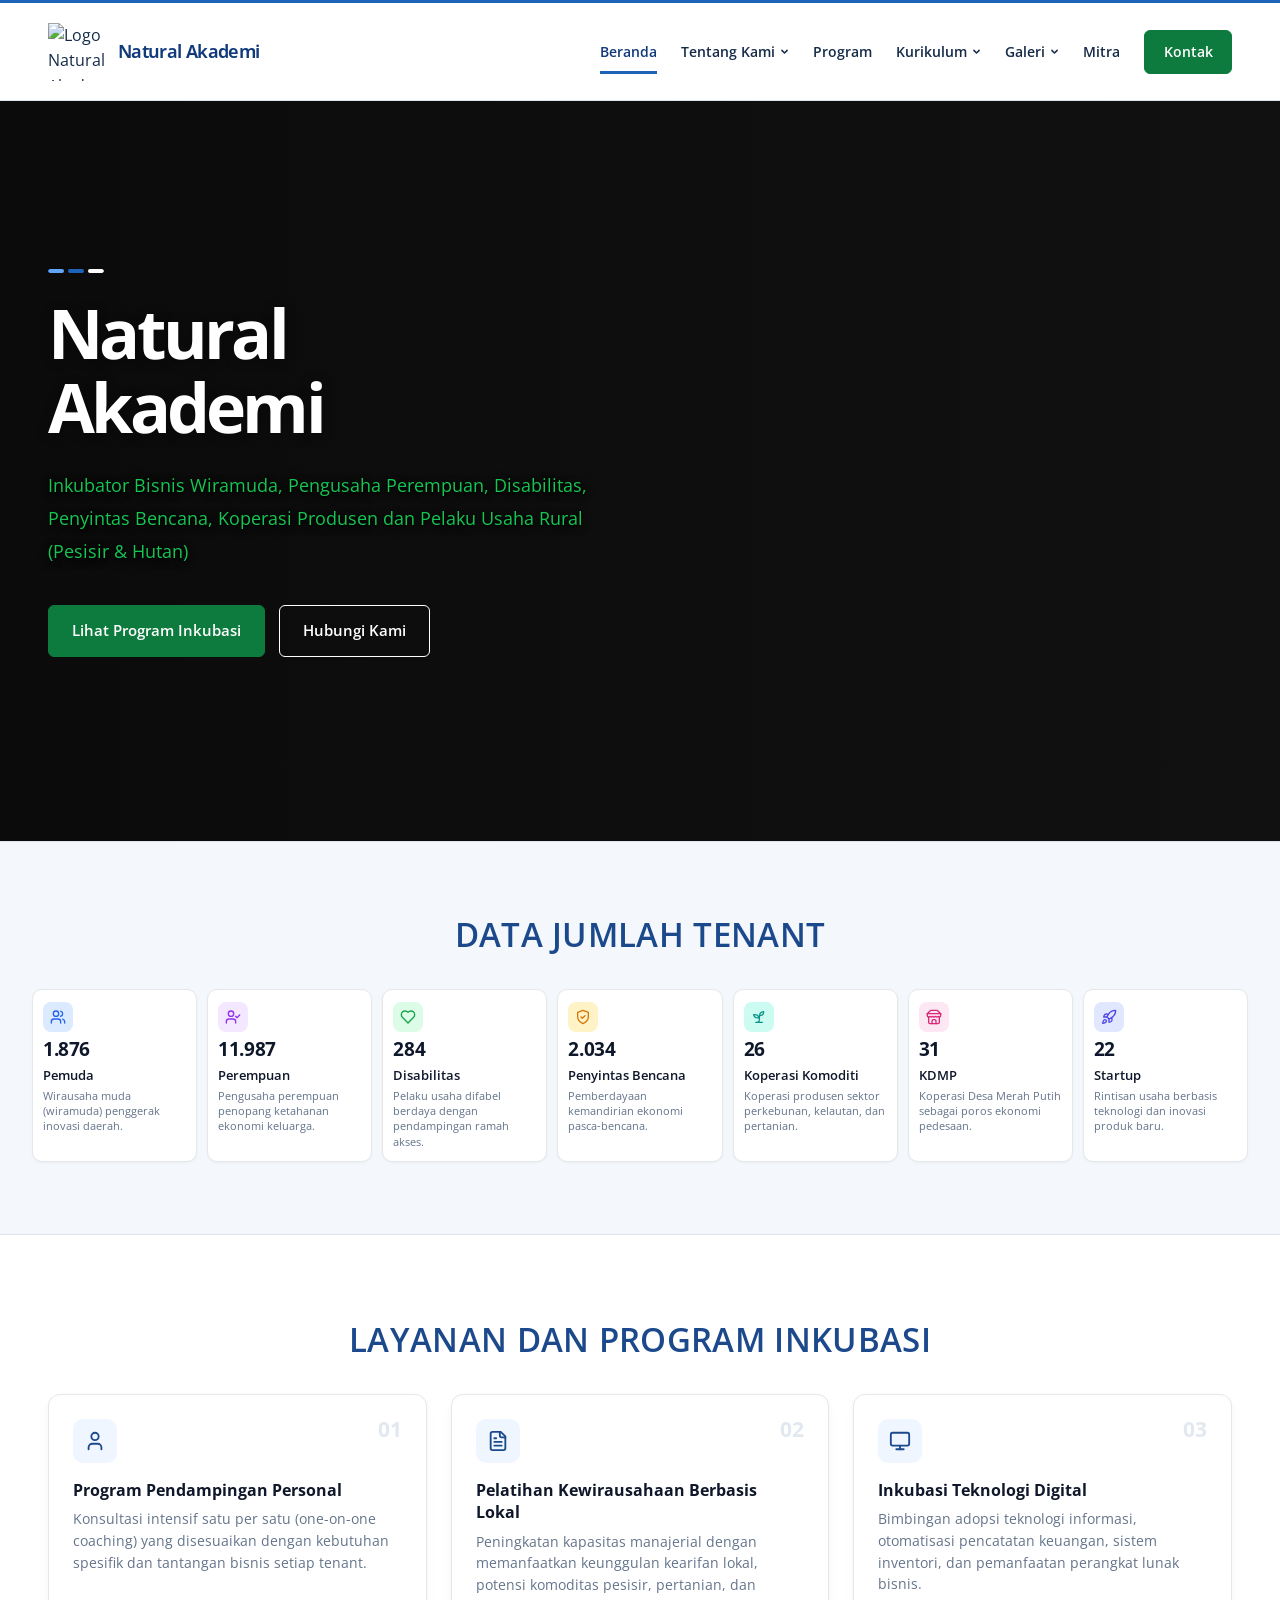
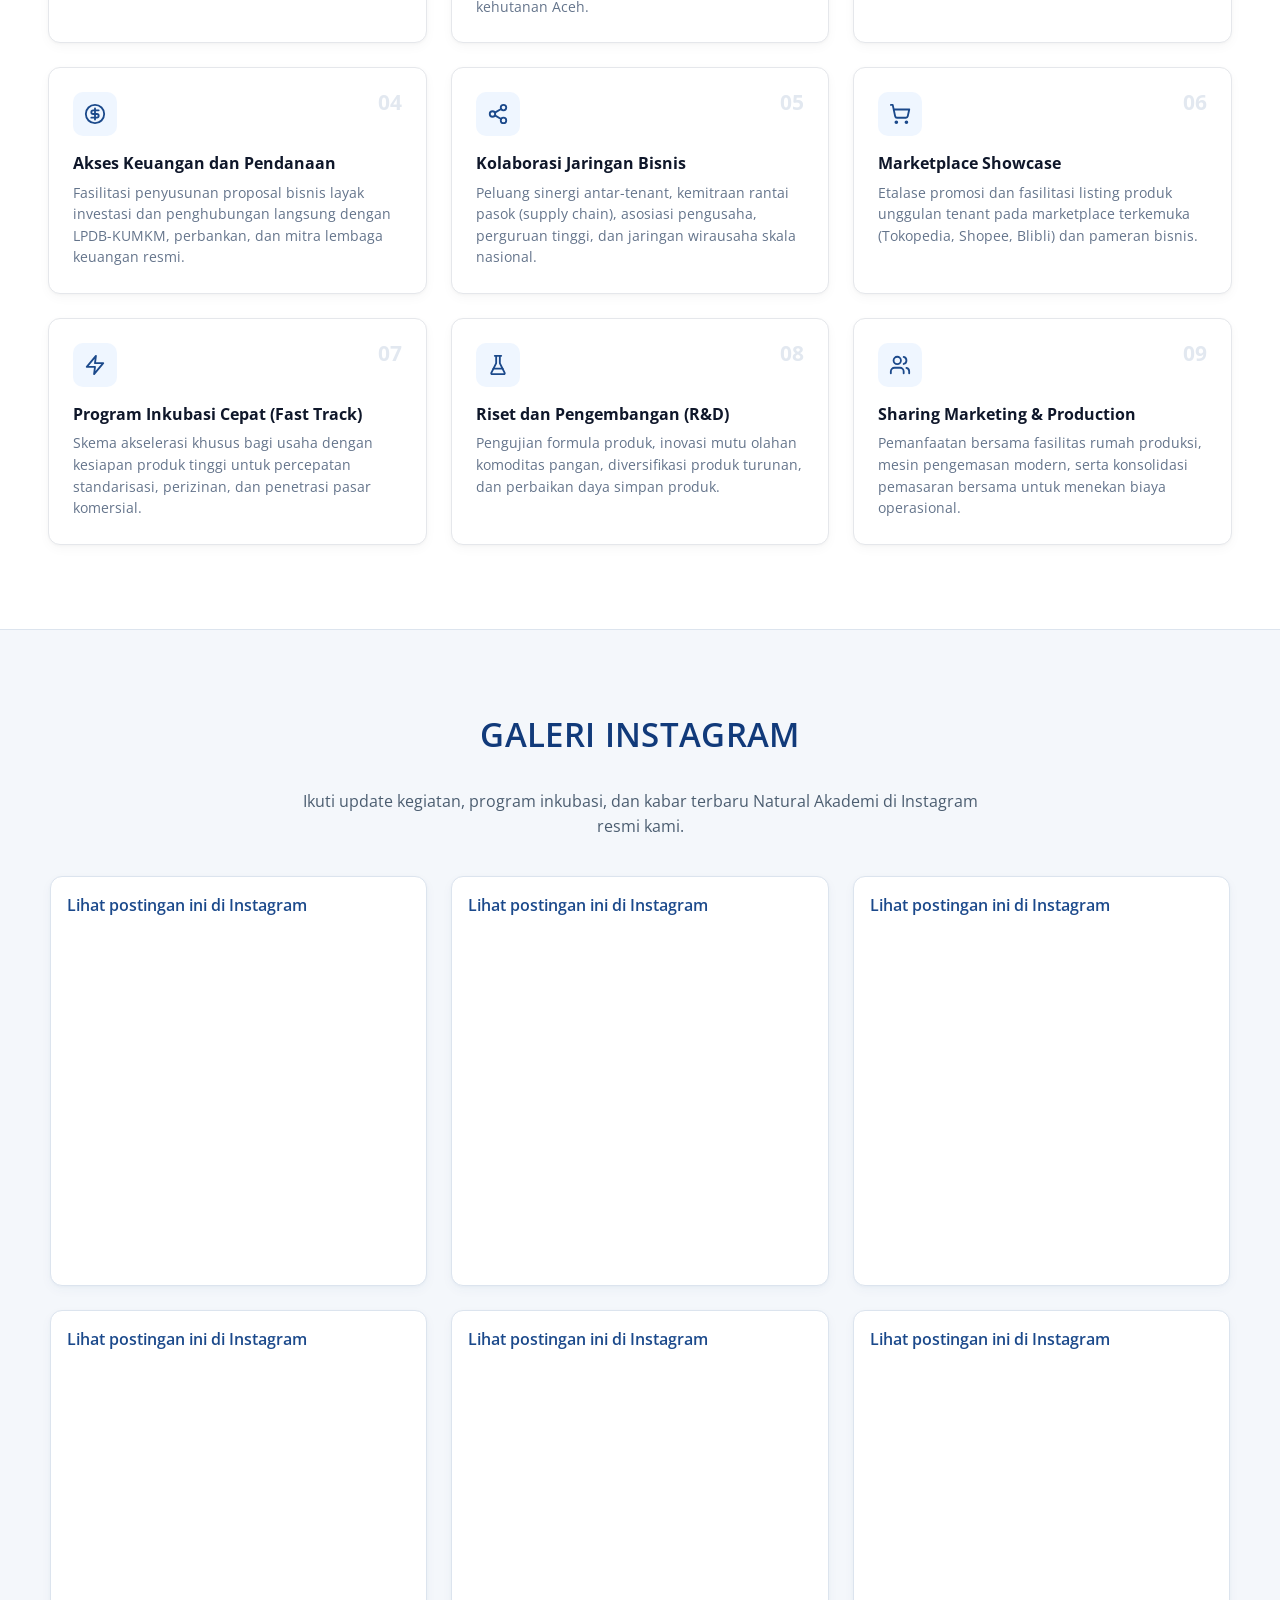
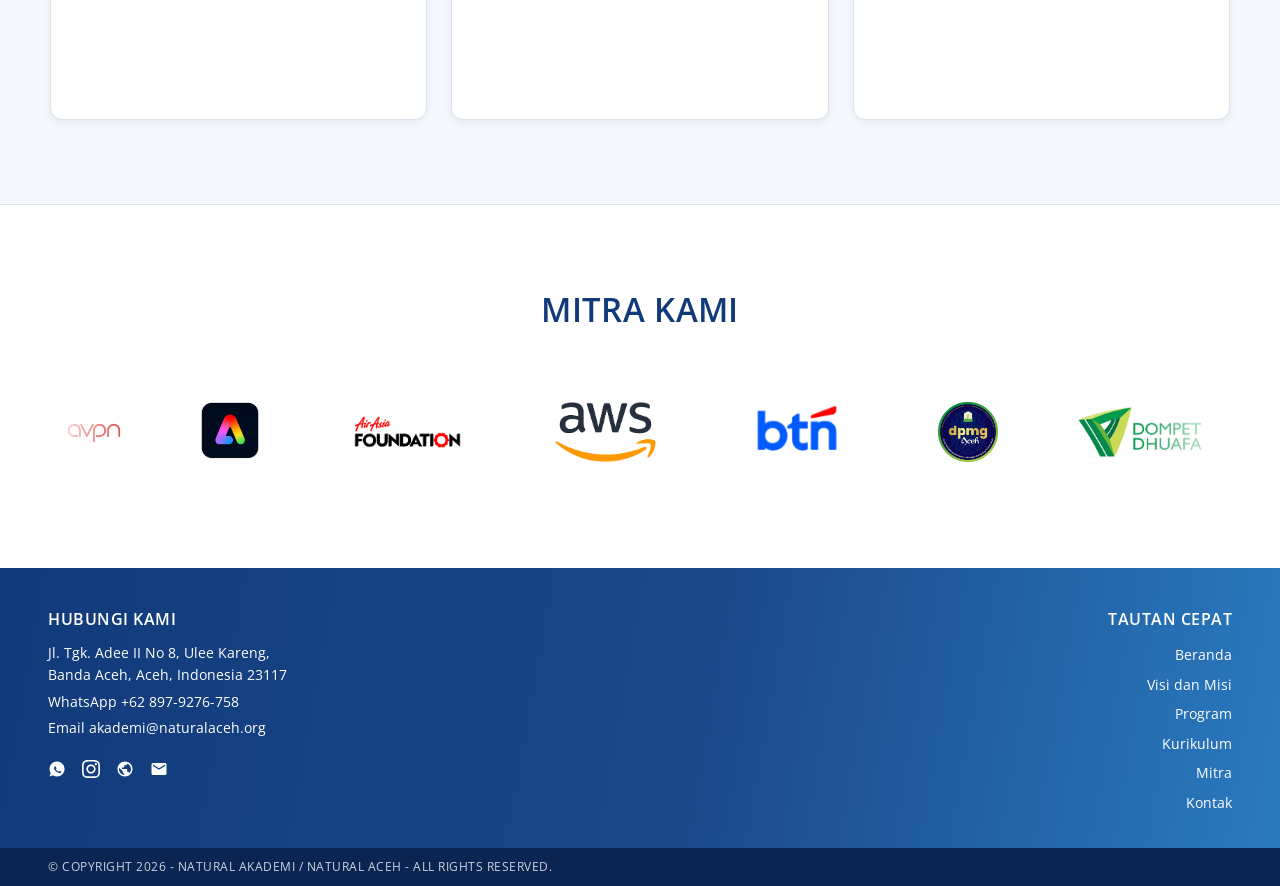
==== commit 614b28ee: "Update index.html" ====
--- a/index.html
+++ b/index.html
@@ -6,19 +6,23 @@
     <meta name="theme-color" content="#1B498B">
     <meta name="description" content="Natural Akademi — Inkubator Bisnis Wiramuda, Pengusaha Perempuan, Disabilitas, Penyintas Bencana, Koperasi Produsen dan Pelaku Usaha Rural (Pesisir & Hutan)">
     <title>Natural Akademi | Inkubator Bisnis</title>
-    <link rel="icon" type="image/jpeg" href="Informasi%20mengenai%20natural%20akademi/Natural%20akademi%20logo%201.jpeg">
+    <link rel="icon" type="image/jpeg" href="Informasi%20mengenai%20natural%20akademi/Natural%20akademi%20logo%201jpeg">
     <link rel="stylesheet" href="styles.css">
     <script src="script.js" defer></script>
   </head>
   <body>
     <a class="skip-link" href="#beranda">Lewati navigasi</a>
-
     <header class="site-header">
       <div class="container header-inner">
         <a class="brand" href="#beranda" aria-label="Natural Akademi — Beranda">
           <img src="Informasi%20mengenai%20natural%20akademi/Natural%20akademi%20logo%201.jpeg" width="1600" height="1596" alt="Logo Natural Akademi">
-          <span>NATURAL <strong>AKADEMI</strong></span>
+          <span>Natural <strong>Akademi</strong></span>
         </a>
+
+        <button class="menu-toggle" type="button" aria-controls="primary-navigation" aria-expanded="false" hidden>
+          <span class="menu-icon" aria-hidden="true"><span></span><span></span><span></span></span>
+          <span class="visually-hidden menu-label">Buka menu navigasi</span>
+        </button>
 
         <nav id="primary-navigation" class="navigation" aria-label="Navigasi utama">
           <ul>
@@ -84,65 +88,6 @@
             <li><a class="nav-contact" href="#kontak">Kontak</a></li>
           </ul>
         </nav>
-
-        <div class="header-actions">
-          <button
-            type="button"
-            class="lang-toggle-btn"
-            id="lang-toggle"
-            aria-label="Terjemahkan ke Bahasa Inggris / Translate to English"
-            title="Terjemahkan ke Bahasa Inggris (Translate to English)"
-            aria-pressed="false"
-          >
-            <span class="lang-flag-circle">
-              <svg class="lang-flag-svg" width="34" height="34" viewBox="0 0 44 44" aria-hidden="true" focusable="false">
-                <defs>
-                  <clipPath id="lang-circle-clip">
-                    <circle cx="22" cy="22" r="20" />
-                  </clipPath>
-                  <clipPath id="lang-left-half">
-                    <rect x="0" y="0" width="22" height="44" />
-                  </clipPath>
-                  <clipPath id="lang-right-half">
-                    <rect x="22" y="0" width="22" height="44" />
-                  </clipPath>
-                </defs>
-                <g clip-path="url(#lang-circle-clip)">
-                  <!-- Bendera Indonesia (Sisi Kiri) -->
-                  <g clip-path="url(#lang-left-half)">
-                    <rect x="0" y="0" width="22" height="22" fill="#E11927" />
-                    <rect x="0" y="22" width="22" height="22" fill="#FFFFFF" />
-                  </g>
-                  <!-- Bendera Amerika (Sisi Kanan) -->
-                  <g clip-path="url(#lang-right-half)">
-                    <rect x="22" y="0" width="22" height="6.28" fill="#B22234" />
-                    <rect x="22" y="6.28" width="22" height="6.28" fill="#FFFFFF" />
-                    <rect x="22" y="12.56" width="22" height="6.28" fill="#B22234" />
-                    <rect x="22" y="18.84" width="22" height="6.28" fill="#FFFFFF" />
-                    <rect x="22" y="25.12" width="22" height="6.28" fill="#B22234" />
-                    <rect x="22" y="31.4" width="22" height="6.28" fill="#FFFFFF" />
-                    <rect x="22" y="37.68" width="22" height="6.32" fill="#B22234" />
-                    <rect x="22" y="0" width="13" height="22" fill="#1B498B" />
-                    <circle cx="26" cy="5.5" r="1.2" fill="#FFFFFF" />
-                    <circle cx="31" cy="5.5" r="1.2" fill="#FFFFFF" />
-                    <circle cx="28.5" cy="11" r="1.2" fill="#FFFFFF" />
-                    <circle cx="26" cy="16.5" r="1.2" fill="#FFFFFF" />
-                    <circle cx="31" cy="16.5" r="1.2" fill="#FFFFFF" />
-                  </g>
-                  <line x1="22" y1="0" x2="22" y2="44" stroke="#FFFFFF" stroke-width="2" />
-                </g>
-                <circle cx="22" cy="22" r="20" stroke="#CBD5E1" stroke-width="1.8" fill="none" />
-                <circle class="lang-badge-circle" cx="22" cy="22" r="8" fill="#1B498B" stroke="#FFFFFF" stroke-width="1.6" />
-                <text class="lang-badge-text" x="22" y="22.5" text-anchor="middle" dominant-baseline="central" fill="#FFFFFF" font-family="'Open Sans', -apple-system, sans-serif" font-size="7.5" font-weight="700">ID</text>
-              </svg>
-            </span>
-          </button>
-
-          <button class="menu-toggle" type="button" aria-controls="primary-navigation" aria-expanded="false" hidden>
-            <span class="menu-icon" aria-hidden="true"><span></span><span></span><span></span></span>
-            <span class="visually-hidden menu-label">Buka menu navigasi</span>
-          </button>
-        </div>
       </div>
     </header>
 
@@ -458,7 +403,7 @@
                     <img src="Mitra/Honnold%20foundation%20logo.png" alt="Logo Honnold Foundation">
                   </li>
                   <li class="partner-marquee-item">
-                    <img src="Mitra/kedutaan%20australia%20logo.jpeg" alt="Logo Kedutaan Australia">
+                    <img src="Mitra/Kedutaan%20Austria%20logo.png" alt="Logo Kedutaan Austria">
                   </li>
                   <li class="partner-marquee-item">
                     <img src="Mitra/Kemenkop%20Logo.png" alt="Logo Kementerian Koperasi dan UKM">
@@ -557,7 +502,7 @@
                     <img src="Mitra/Honnold%20foundation%20logo.png" alt="">
                   </li>
                   <li class="partner-marquee-item">
-                    <img src="Mitra/kedutaan%20australia%20logo.jpeg" alt="">
+                    <img src="Mitra/Kedutaan%20Austria%20logo.png" alt="">
                   </li>
                   <li class="partner-marquee-item">
                     <img src="Mitra/Kemenkop%20Logo.png" alt="">
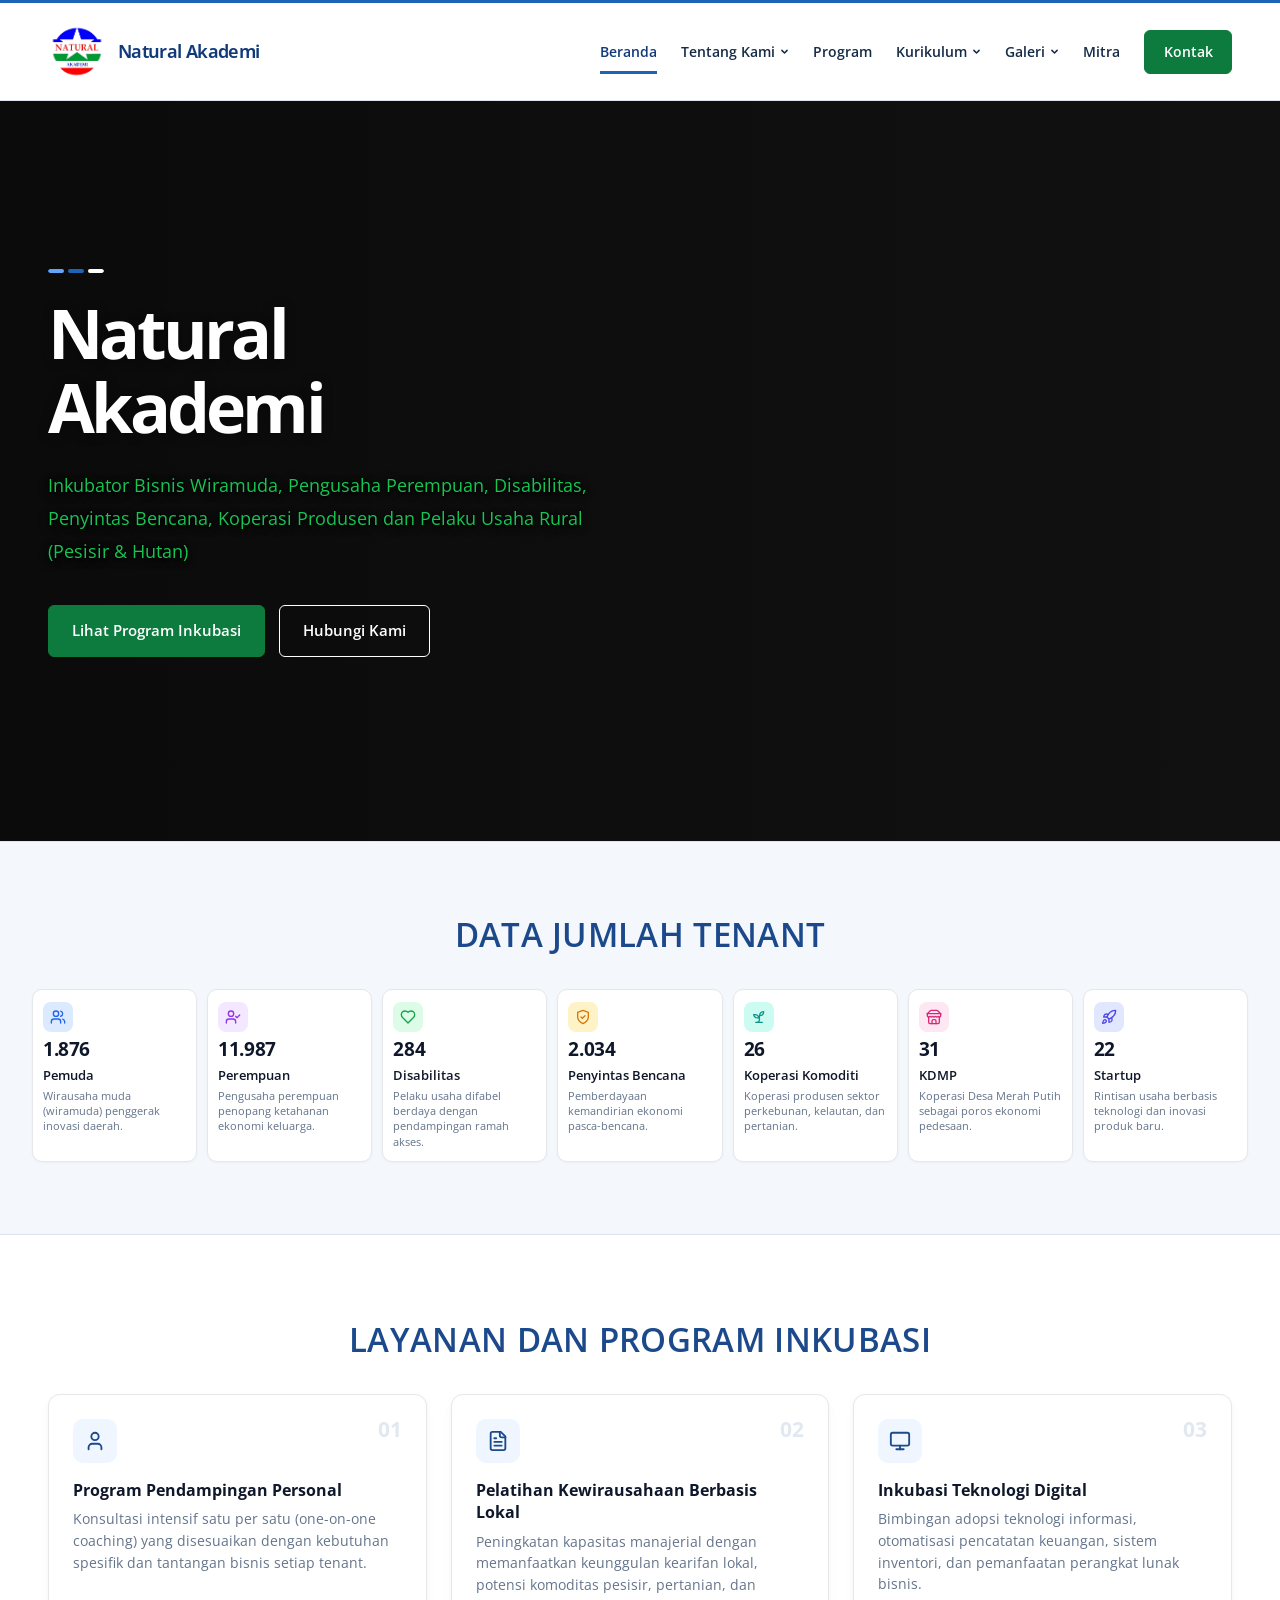
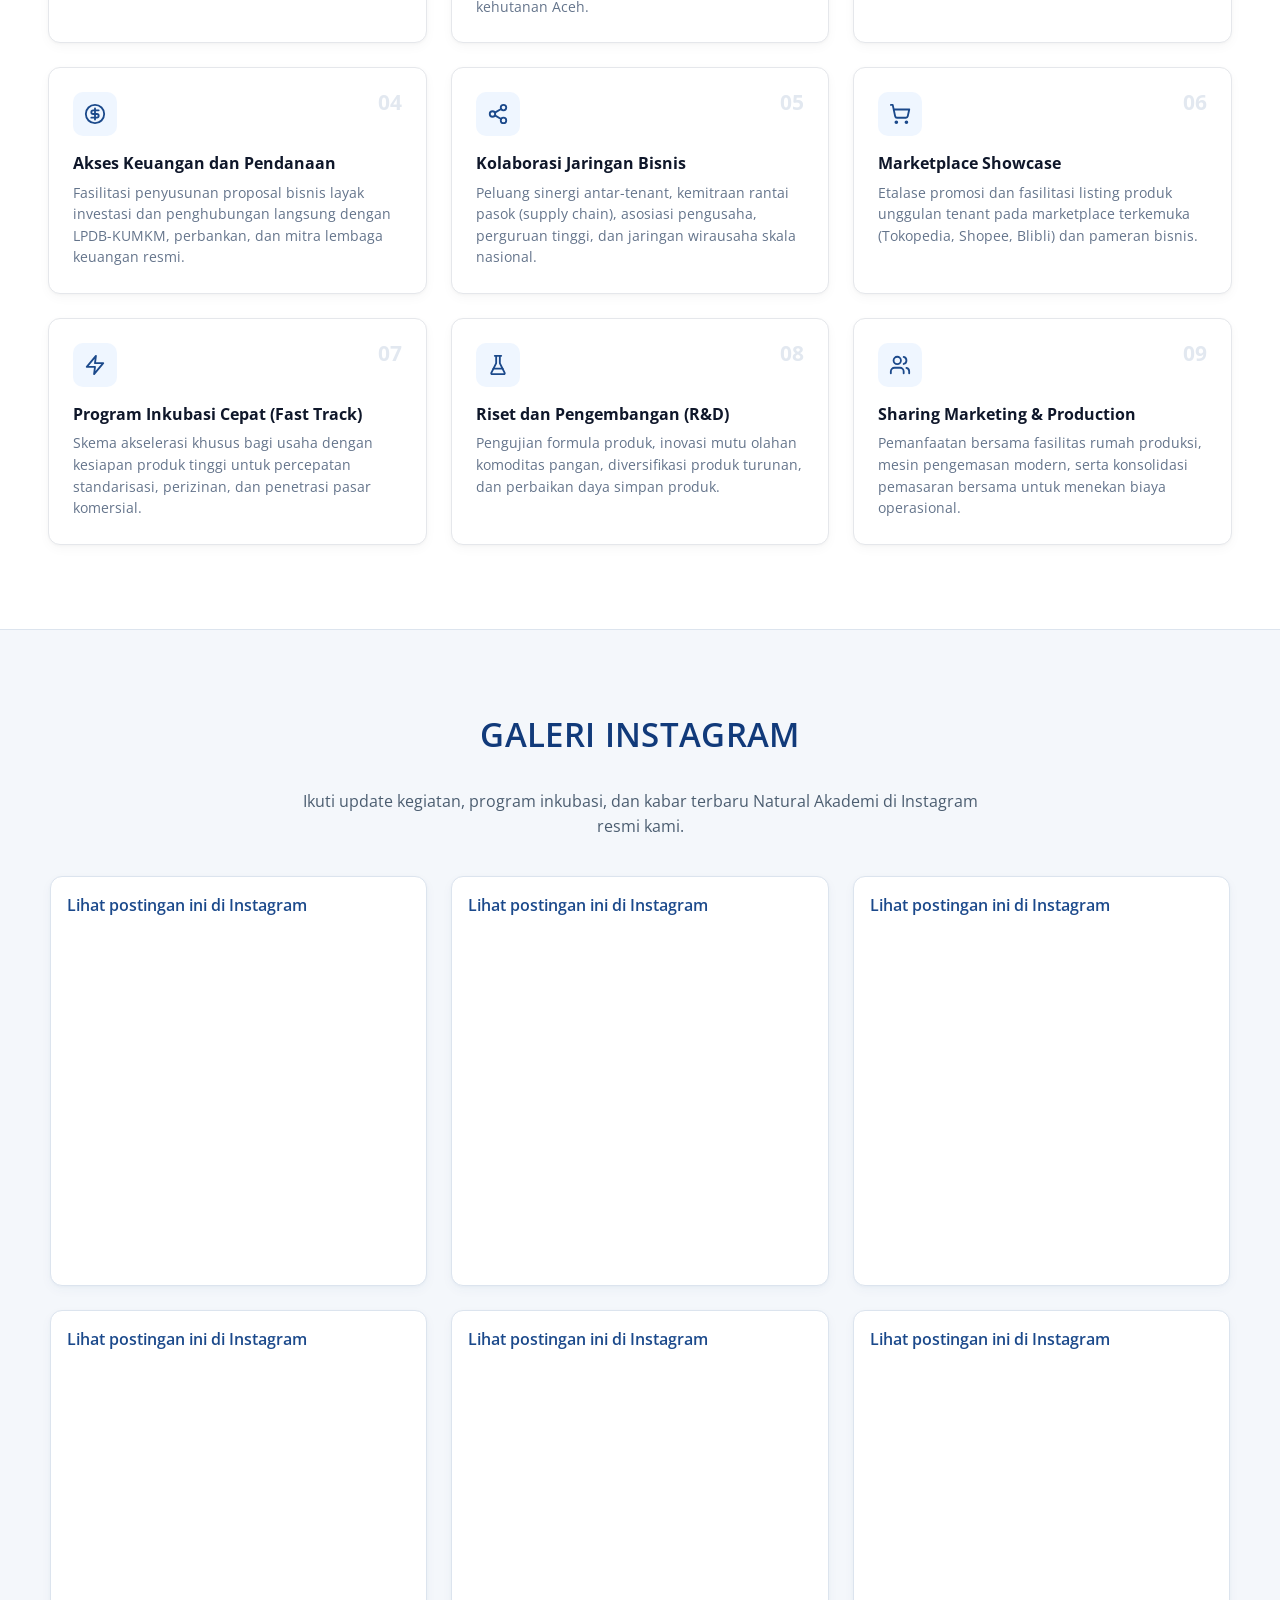
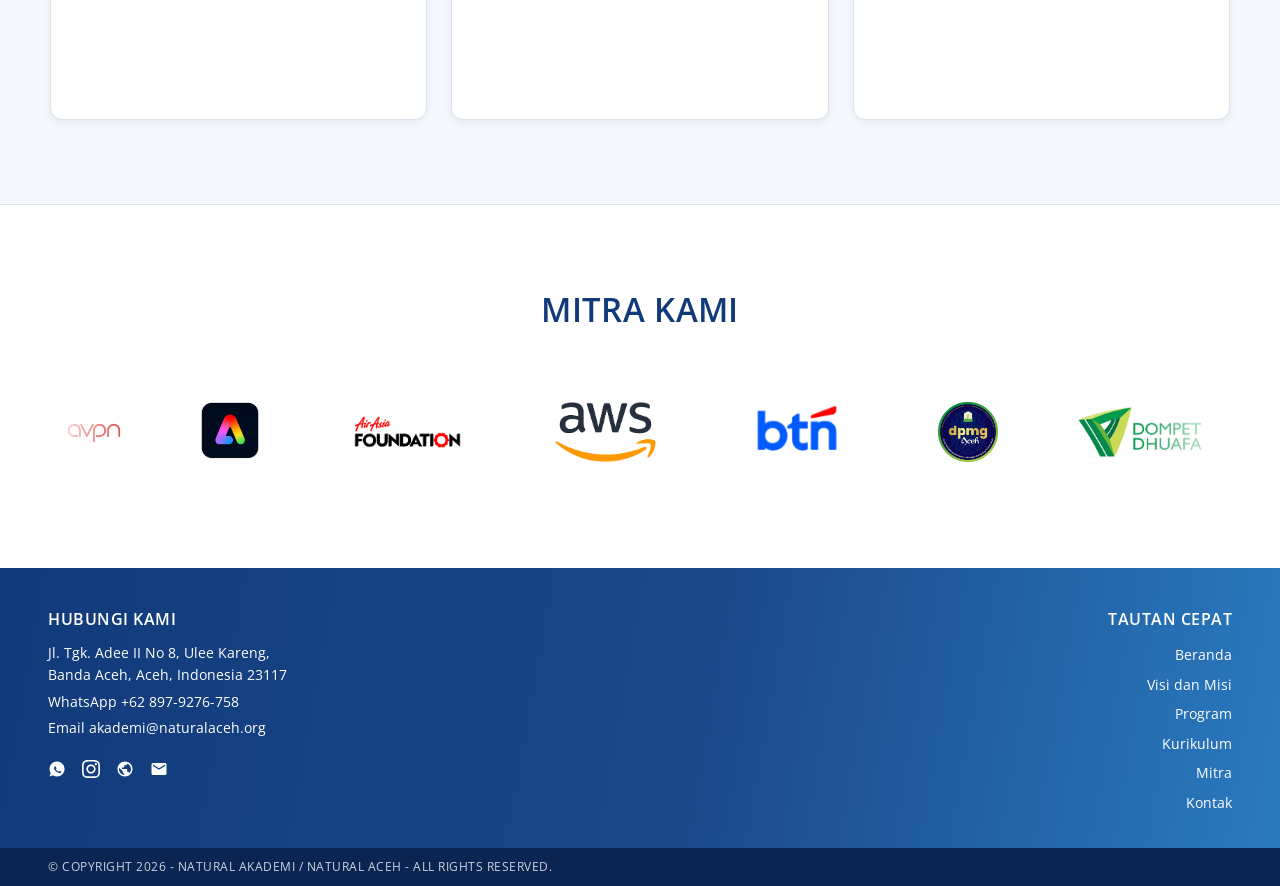
==== commit 2ef250cb: "Update index.html" ====
--- a/index.html
+++ b/index.html
@@ -6,7 +6,7 @@
     <meta name="theme-color" content="#1B498B">
     <meta name="description" content="Natural Akademi — Inkubator Bisnis Wiramuda, Pengusaha Perempuan, Disabilitas, Penyintas Bencana, Koperasi Produsen dan Pelaku Usaha Rural (Pesisir & Hutan)">
     <title>Natural Akademi | Inkubator Bisnis</title>
-    <link rel="icon" type="image/jpeg" href="Informasi%20mengenai%20natural%20akademi/Natural%20akademi%20logo%201jpeg">
+    <link rel="icon" type="image/jpeg" href="Informasi%20mengenai%20natural%20akademi/Natural%20akademi%20logo%201.png">
     <link rel="stylesheet" href="styles.css">
     <script src="script.js" defer></script>
   </head>
@@ -15,7 +15,7 @@
     <header class="site-header">
       <div class="container header-inner">
         <a class="brand" href="#beranda" aria-label="Natural Akademi — Beranda">
-          <img src="Informasi%20mengenai%20natural%20akademi/Natural%20akademi%20logo%201.jpeg" width="1600" height="1596" alt="Logo Natural Akademi">
+          <img src="Informasi%20mengenai%20natural%20akademi/Natural%20akademi%20logo%201.png" width="1600" height="1596" alt="Logo Natural Akademi">
           <span>Natural <strong>Akademi</strong></span>
         </a>
 
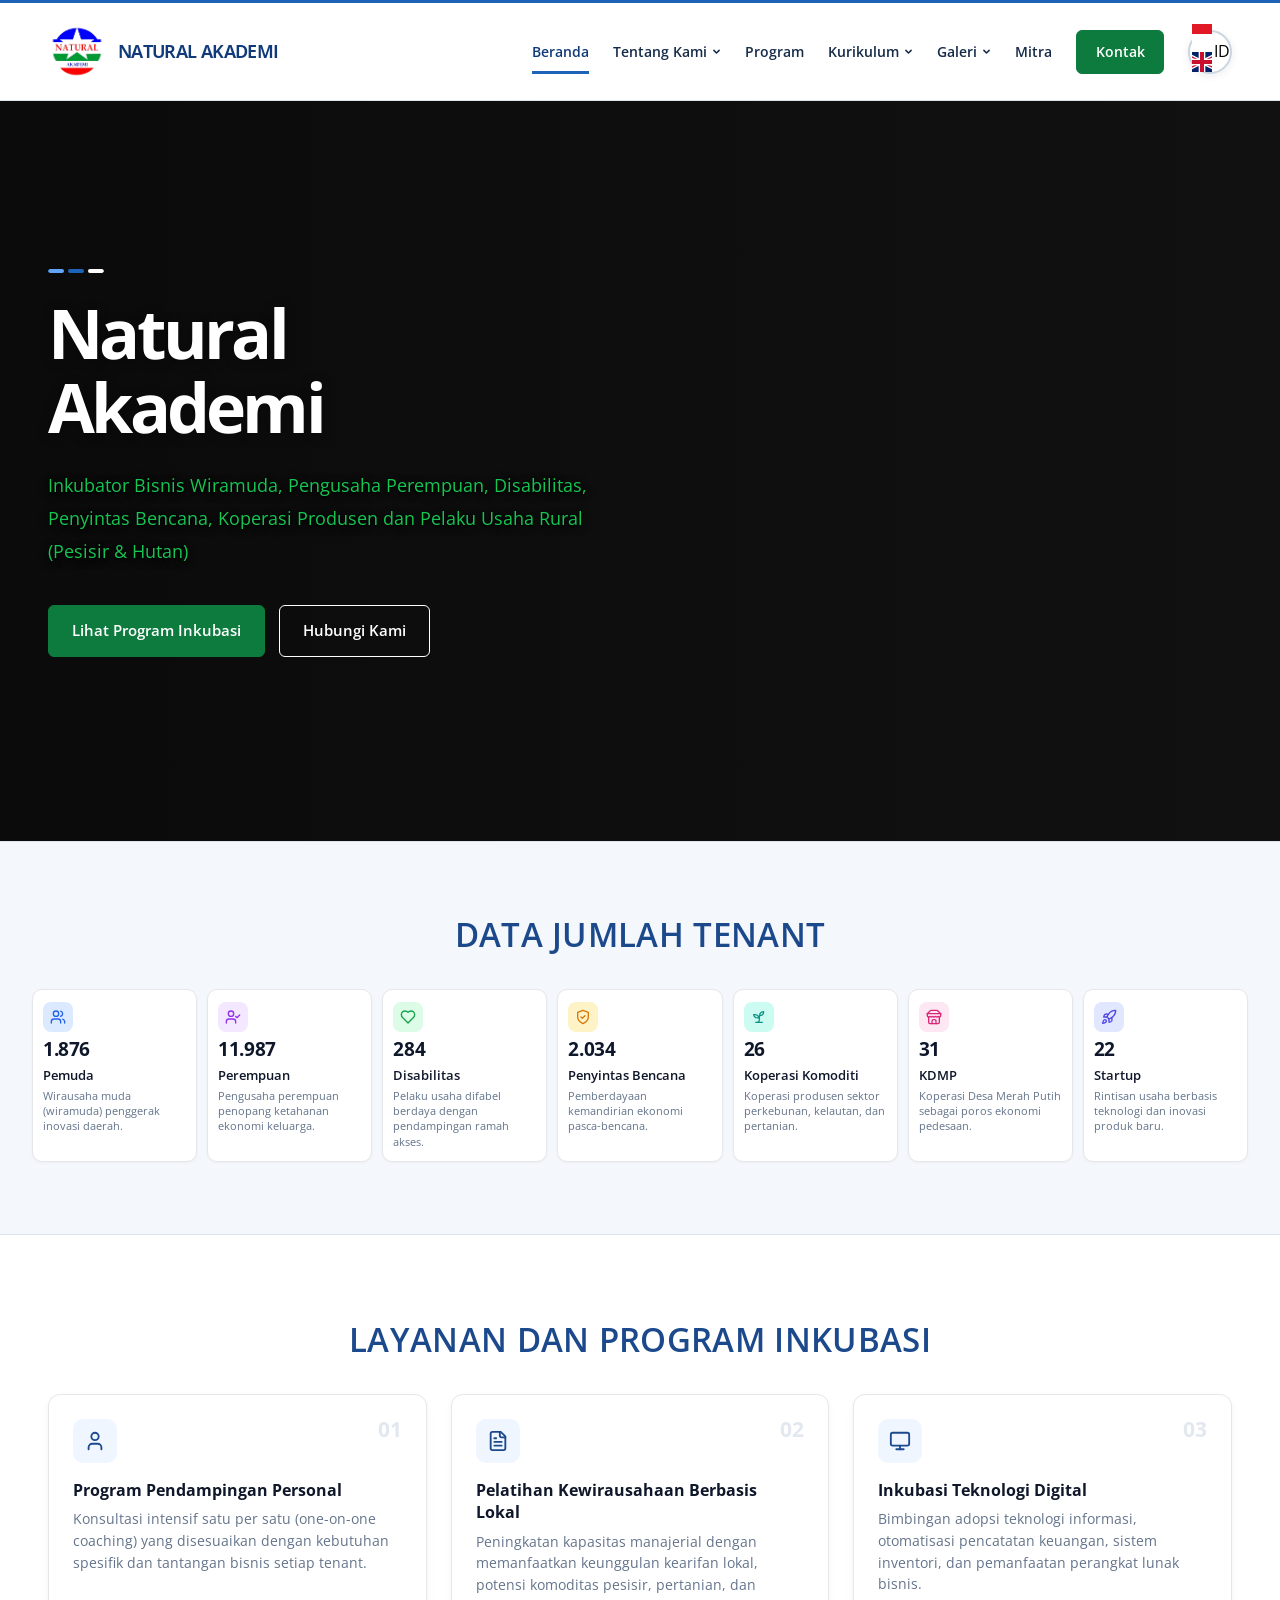
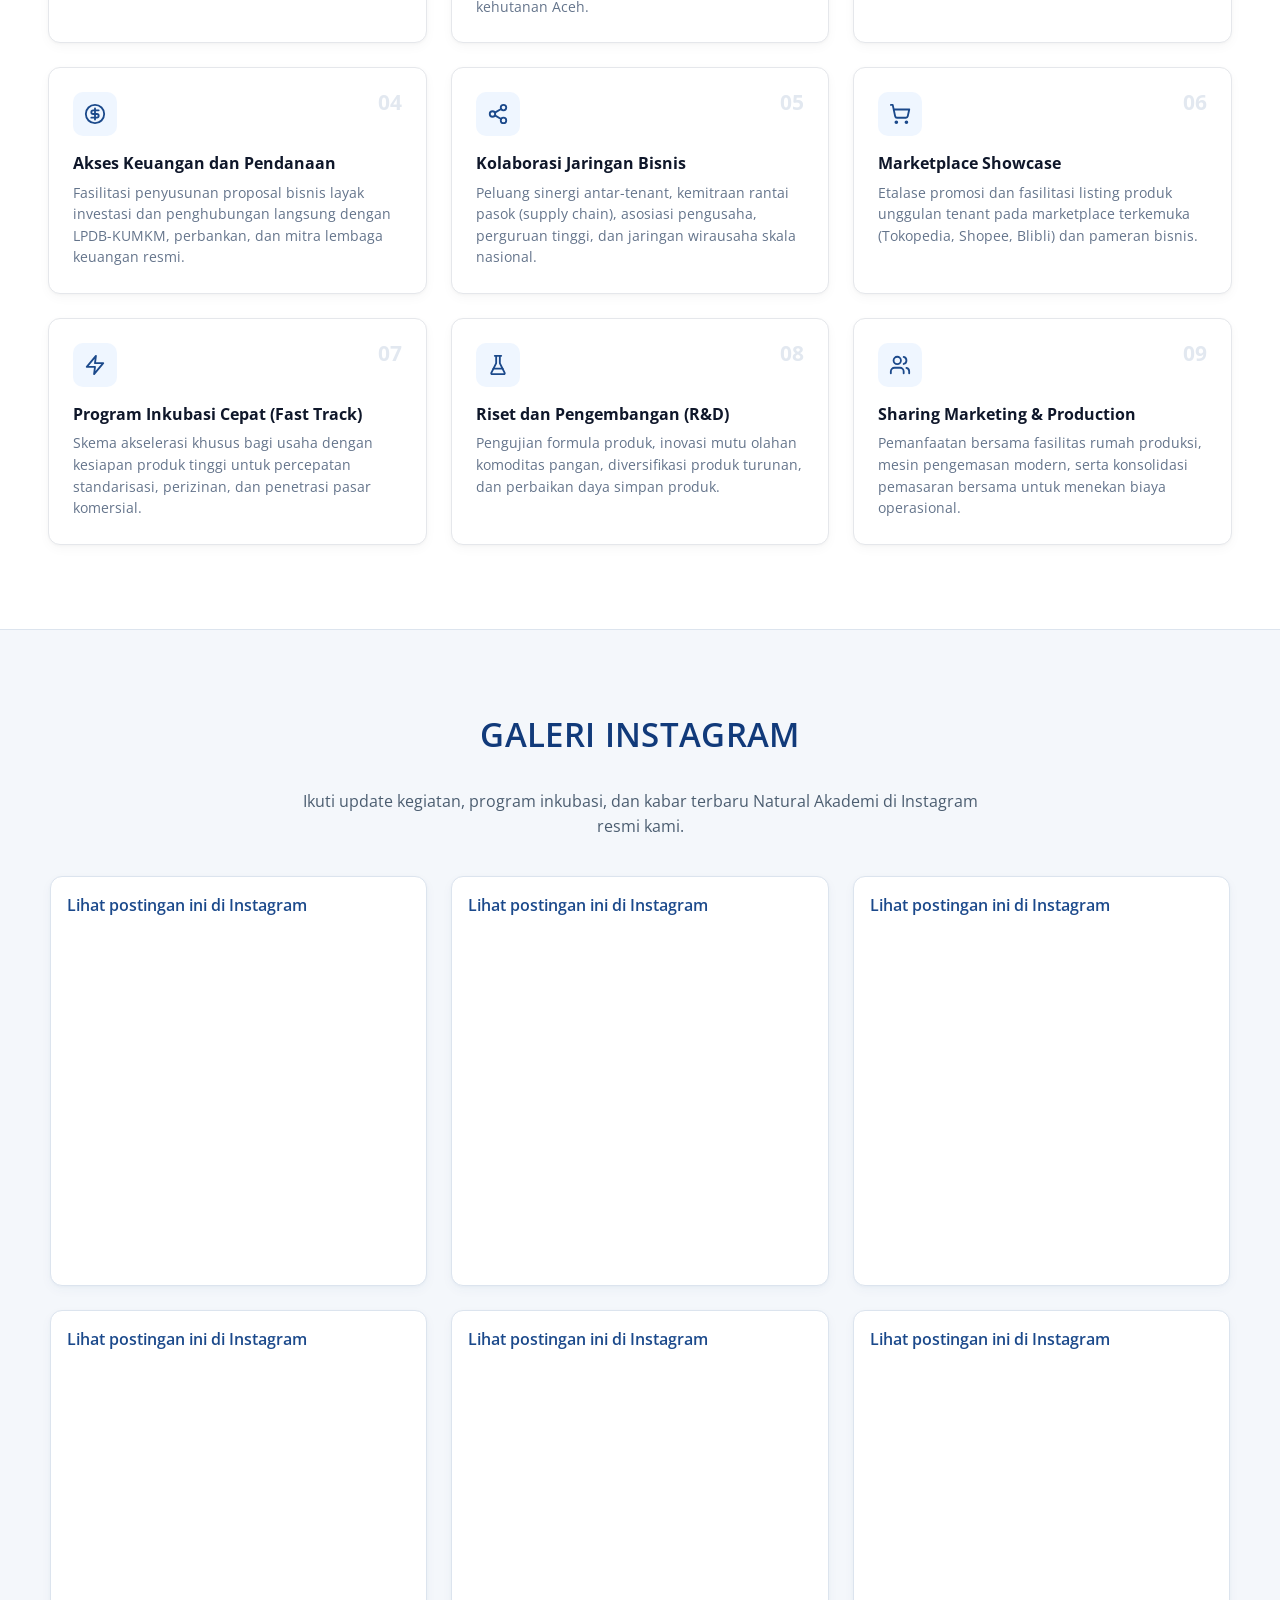
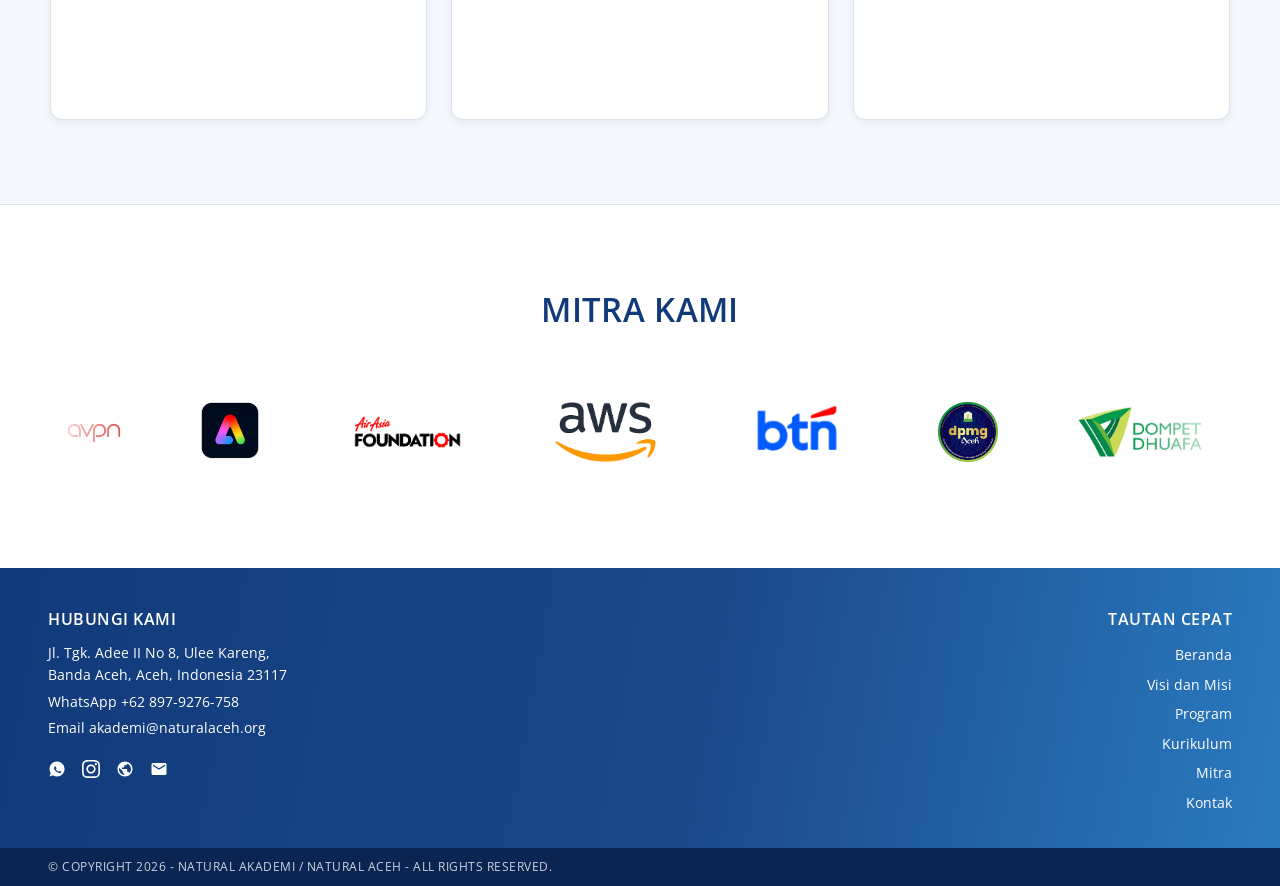
==== commit b6d78aef: "Update index.html" ====
--- a/index.html
+++ b/index.html
@@ -6,7 +6,10 @@
     <meta name="theme-color" content="#1B498B">
     <meta name="description" content="Natural Akademi — Inkubator Bisnis Wiramuda, Pengusaha Perempuan, Disabilitas, Penyintas Bencana, Koperasi Produsen dan Pelaku Usaha Rural (Pesisir & Hutan)">
     <title>Natural Akademi | Inkubator Bisnis</title>
-    <link rel="icon" type="image/jpeg" href="Informasi%20mengenai%20natural%20akademi/Natural%20akademi%20logo%201.png">
+    <link rel="icon" type="image/png" href="Informasi%20mengenai%20natural%20akademi/Natural%20akademi%20logo%201.png">
+    <link rel="preconnect" href="https://fonts.googleapis.com">
+    <link rel="preconnect" href="https://fonts.gstatic.com" crossorigin>
+    <link href="https://fonts.googleapis.com/css2?family=Open+Sans:wght@400;600;700&display=swap" rel="stylesheet">
     <link rel="stylesheet" href="styles.css">
     <script src="script.js" defer></script>
   </head>
@@ -14,15 +17,10 @@
     <a class="skip-link" href="#beranda">Lewati navigasi</a>
     <header class="site-header">
       <div class="container header-inner">
-        <a class="brand" href="#beranda" aria-label="Natural Akademi — Beranda">
-          <img src="Informasi%20mengenai%20natural%20akademi/Natural%20akademi%20logo%201.png" width="1600" height="1596" alt="Logo Natural Akademi">
-          <span>Natural <strong>Akademi</strong></span>
+        <a class="brand" href="#beranda" aria-label="NATURAL AKADEMI — Beranda">
+          <img src="Informasi%20mengenai%20natural%20akademi/Natural%20akademi%20logo%201.png" width="500" height="499" alt="Logo Natural Akademi">
+          <span>NATURAL <strong>AKADEMI</strong></span>
         </a>
-
-        <button class="menu-toggle" type="button" aria-controls="primary-navigation" aria-expanded="false" hidden>
-          <span class="menu-icon" aria-hidden="true"><span></span><span></span><span></span></span>
-          <span class="visually-hidden menu-label">Buka menu navigasi</span>
-        </button>
 
         <nav id="primary-navigation" class="navigation" aria-label="Navigasi utama">
           <ul>
@@ -88,6 +86,39 @@
             <li><a class="nav-contact" href="#kontak">Kontak</a></li>
           </ul>
         </nav>
+
+        <div class="header-actions">
+          <button
+            type="button"
+            class="lang-toggle-btn"
+            id="lang-toggle"
+            aria-label="Terjemahkan ke Bahasa Inggris / Translate to English"
+            title="Terjemahkan ke Bahasa Inggris (Translate to English)"
+            aria-pressed="false"
+          >
+            <span class="lang-flag-wrapper" aria-hidden="true">
+              <!-- Bendera Indonesia (Default) -->
+              <svg class="lang-flag-icon lang-flag-id" viewBox="0 0 24 24" width="20" height="20" focusable="false">
+                <rect width="24" height="12" fill="#E11927" />
+                <rect y="12" width="24" height="12" fill="#FFFFFF" />
+              </svg>
+              <!-- Bendera Inggris / UK Flag (Mode EN) -->
+              <svg class="lang-flag-icon lang-flag-en" viewBox="0 0 60 30" width="20" height="20" preserveAspectRatio="xMidYMid slice" focusable="false">
+                <rect width="60" height="30" fill="#012169" />
+                <path d="M0,0 L60,30 M60,0 L0,30" stroke="#FFFFFF" stroke-width="6" />
+                <path d="M0,0 L60,30 M60,0 L0,30" stroke="#C8102E" stroke-width="2" />
+                <path d="M30,0 v30 M0,15 h60" stroke="#FFFFFF" stroke-width="10" />
+                <path d="M30,0 v30 M0,15 h60" stroke="#C8102E" stroke-width="6" />
+              </svg>
+            </span>
+            <span class="lang-code-text">ID</span>
+          </button>
+
+          <button class="menu-toggle" type="button" aria-controls="primary-navigation" aria-expanded="false" hidden>
+            <span class="menu-icon" aria-hidden="true"><span></span><span></span><span></span></span>
+            <span class="visually-hidden menu-label">Buka menu navigasi</span>
+          </button>
+        </div>
       </div>
     </header>
 
@@ -403,7 +434,7 @@
                     <img src="Mitra/Honnold%20foundation%20logo.png" alt="Logo Honnold Foundation">
                   </li>
                   <li class="partner-marquee-item">
-                    <img src="Mitra/Kedutaan%20Austria%20logo.png" alt="Logo Kedutaan Austria">
+                    <img src="Mitra/kedutaan%20australia%20logo.jpeg" alt="Logo Kedutaan Australia">
                   </li>
                   <li class="partner-marquee-item">
                     <img src="Mitra/Kemenkop%20Logo.png" alt="Logo Kementerian Koperasi dan UKM">
@@ -502,7 +533,7 @@
                     <img src="Mitra/Honnold%20foundation%20logo.png" alt="">
                   </li>
                   <li class="partner-marquee-item">
-                    <img src="Mitra/Kedutaan%20Austria%20logo.png" alt="">
+                    <img src="Mitra/kedutaan%20australia%20logo.jpeg" alt="">
                   </li>
                   <li class="partner-marquee-item">
                     <img src="Mitra/Kemenkop%20Logo.png" alt="">
